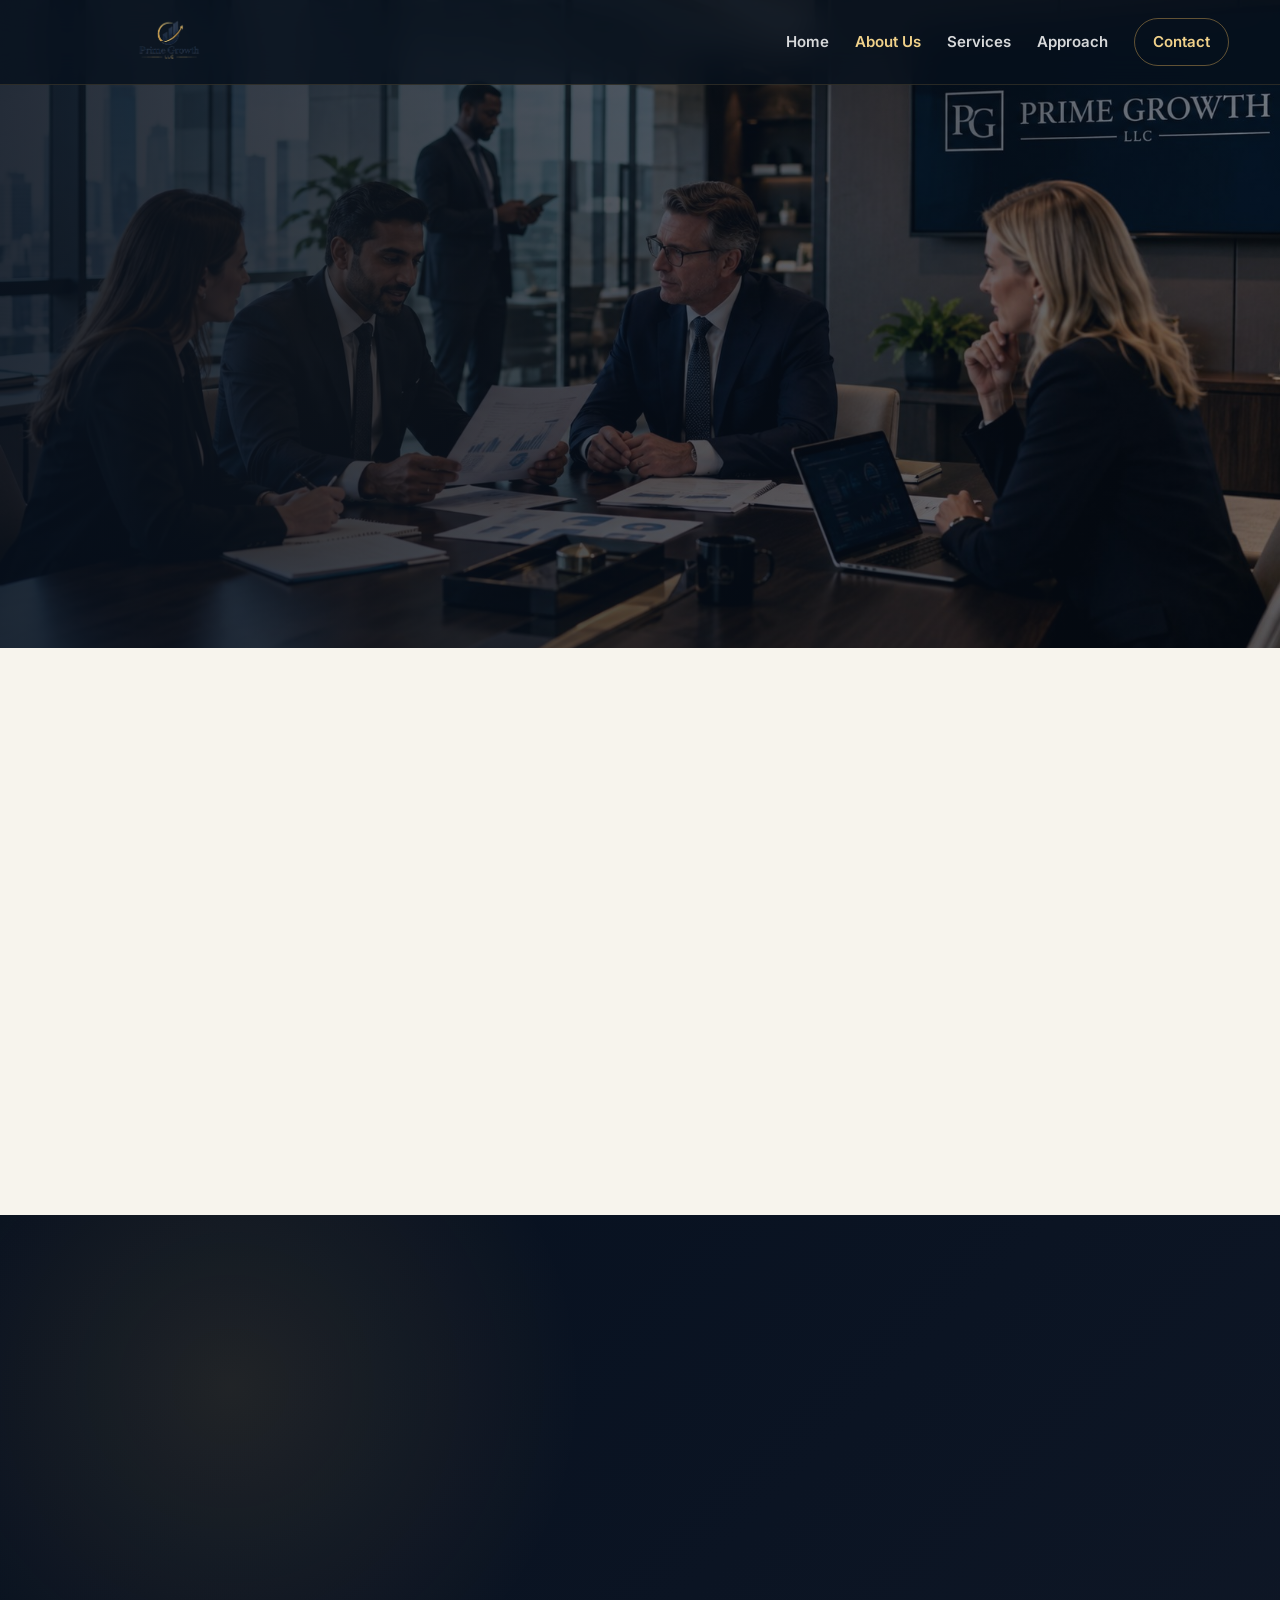
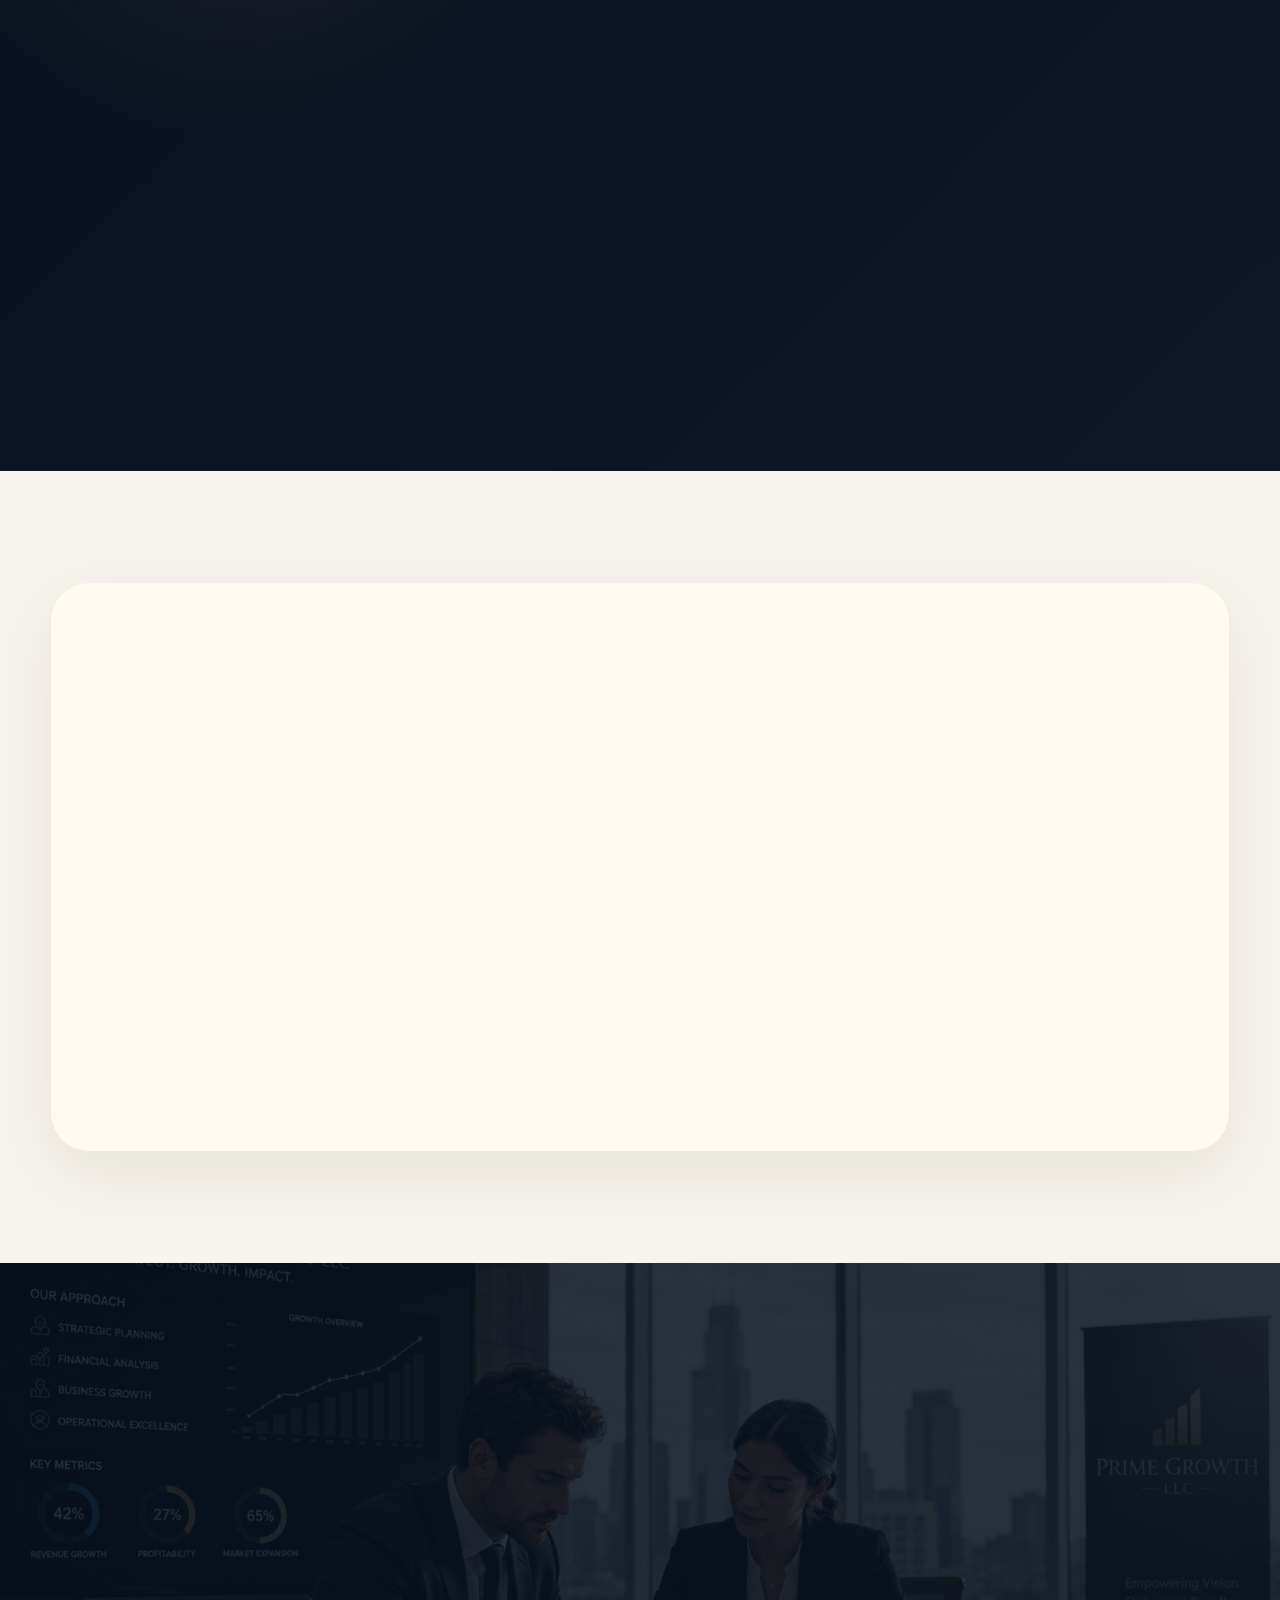
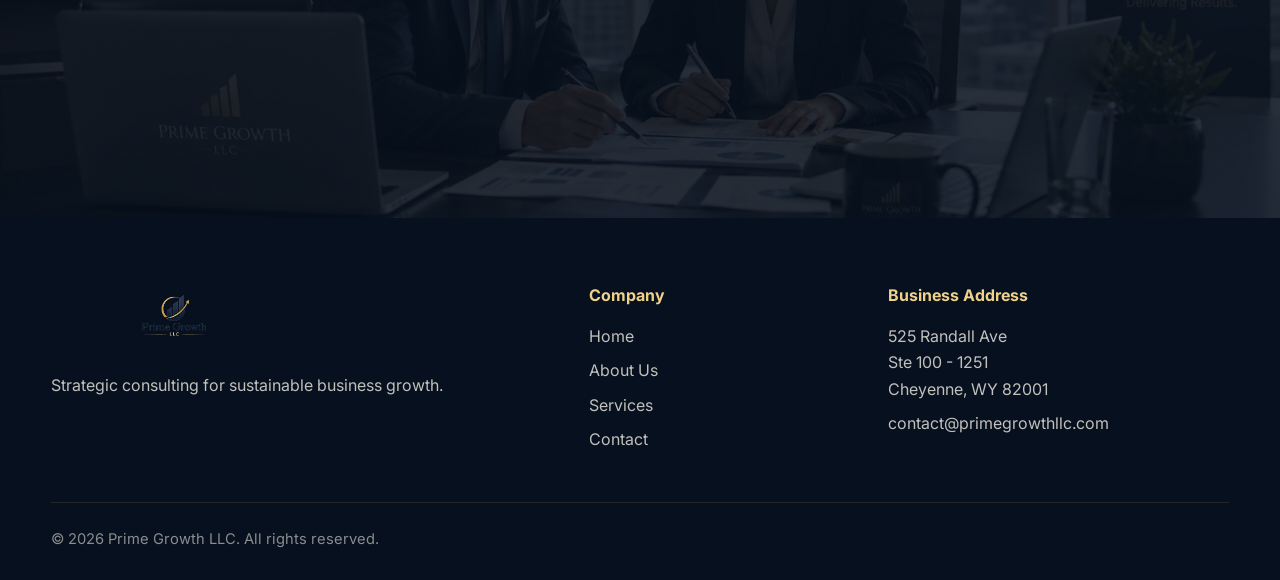
==== about.html @ 93587332 "Add files via upload" ====
<!DOCTYPE html>
<html lang="en">
<head>
  <meta charset="UTF-8" />
  <meta name="viewport" content="width=device-width, initial-scale=1.0" />

  <title>About Us | Prime Growth LLC</title>
  <meta name="description" content="Learn about Prime Growth LLC, a Wyoming-based consulting company focused on business growth, strategic planning, operational advisory, and performance improvement." />

  <link rel="icon" href="assets/favicon.png" />
  <link rel="preconnect" href="https://fonts.googleapis.com" />
  <link rel="preconnect" href="https://fonts.gstatic.com" crossorigin />
  <link href="https://fonts.googleapis.com/css2?family=Cinzel:wght@500;600;700&family=Inter:wght@400;500;600;700;800&display=swap" rel="stylesheet" />

  <link rel="stylesheet" href="style.css" />
</head>
<body>
  <header class="site-header" id="top">
    <div class="container nav-wrapper">
      <a class="brand" href="index.html" aria-label="Prime Growth LLC Home">
        <img src="assets/logo-transparent.png" alt="Prime Growth LLC logo" />
      </a>

      <button class="nav-toggle" type="button" aria-label="Open navigation" aria-expanded="false">
        <span></span>
        <span></span>
        <span></span>
      </button>

      <nav class="site-nav" aria-label="Main navigation">
        <a href="index.html">Home</a>
        <a href="about.html" class="active">About Us</a>
        <a href="index.html#services">Services</a>
        <a href="index.html#approach">Approach</a>
        <a href="index.html#contact" class="nav-cta">Contact</a>
      </nav>
    </div>
  </header>

  <main>
    <section class="page-hero">
      <div class="page-hero-bg">
        <img src="assets/about-consulting.jpg" alt="Prime Growth LLC consulting office meeting" />
      </div>
      <div class="page-hero-overlay"></div>

      <div class="container page-hero-content reveal">
        <p class="eyebrow gold">About Prime Growth LLC</p>
        <h1>Helping businesses grow with structure, strategy, and confidence.</h1>
        <p>
          We provide consulting support for entrepreneurs and organizations seeking clearer direction,
          stronger operations, and sustainable growth.
        </p>
      </div>
    </section>

    <section class="section">
      <div class="container two-column">
        <div class="reveal">
          <p class="eyebrow dark">Our Company</p>
          <h2>A consulting firm built around practical growth advisory.</h2>
        </div>

        <div class="section-text reveal">
          <p>
            Prime Growth LLC is a Wyoming limited liability company focused on consulting, business growth strategy,
            operational advisory, and professional support for entrepreneurs and organizations.
          </p>
          <p>
            Our work is centered on helping business owners evaluate where they are, define where they want to go,
            and organize the strategic and operational steps needed to move forward.
          </p>
          <p>
            We believe that growth becomes more achievable when business decisions are supported by structure,
            analysis, planning, and disciplined execution.
          </p>
        </div>
      </div>
    </section>

    <section class="section dark-section">
      <div class="container mission-grid">
        <article class="mission-card reveal">
          <p class="eyebrow gold">Mission</p>
          <h2>To support businesses with strategic clarity and practical guidance.</h2>
          <p>
            Our mission is to help organizations improve decision-making, strengthen operations,
            and develop growth strategies that can be executed with confidence.
          </p>
        </article>

        <article class="mission-card reveal">
          <p class="eyebrow gold">Vision</p>
          <h2>To become a trusted consulting partner for growing businesses.</h2>
          <p>
            Our vision is to be recognized as a reliable advisory partner for entrepreneurs and organizations
            seeking sustainable growth, operational improvement, and long-term business resilience.
          </p>
        </article>
      </div>
    </section>

    <section class="section">
      <div class="container split-panel light">
        <div class="panel-content reveal">
          <p class="eyebrow dark">Business Profile</p>
          <h2>Registered in Wyoming with a professional advisory focus.</h2>
          <p>
            Prime Growth LLC was organized as a Wyoming limited liability company and operates with a focus on consulting,
            strategy, planning, and business growth support.
          </p>
          <p>
            The company supports clients through structured advisory services designed to improve business readiness,
            clarify priorities, and identify practical opportunities for development.
          </p>
        </div>

        <div class="company-info-card reveal">
          <h3>Company Information</h3>
          <p><strong>Company:</strong> Prime Growth LLC</p>
          <p><strong>State:</strong> Wyoming</p>
          <p><strong>Principal Office:</strong> 525 Randall Ave, Ste 100 - 1251, Cheyenne, WY 82001</p>
          <p><strong>Registered Agent:</strong> Registered Agents Inc, 30 N Gould St Ste R, Sheridan, WY 82801</p>
          <p><strong>Email:</strong> <a href="mailto:contact@primegrowthllc.com">contact@primegrowthllc.com</a></p>
        </div>
      </div>
    </section>

    <section class="cta-section">
      <div class="container cta-box reveal">
        <p class="eyebrow gold">Let’s Connect</p>
        <h2>Build a stronger path for your business growth.</h2>
        <p>
          Contact Prime Growth LLC to discuss business consulting, strategic planning,
          operational advisory, and growth-focused support.
        </p>

        <div class="contact-details">
          <a href="mailto:contact@primegrowthllc.com">contact@primegrowthllc.com</a>
          <span>525 Randall Ave, Ste 100 - 1251, Cheyenne, WY 82001</span>
        </div>
      </div>
    </section>
  </main>

  <footer class="site-footer">
    <div class="container footer-grid">
      <div>
        <img src="assets/logo-transparent.png" alt="Prime Growth LLC logo" />
        <p>Strategic consulting for sustainable business growth.</p>
      </div>

      <div>
        <h4>Company</h4>
        <a href="index.html">Home</a>
        <a href="about.html">About Us</a>
        <a href="index.html#services">Services</a>
        <a href="index.html#contact">Contact</a>
      </div>

      <div>
        <h4>Business Address</h4>
        <p>525 Randall Ave<br>Ste 100 - 1251<br>Cheyenne, WY 82001</p>
        <p><a href="mailto:contact@primegrowthllc.com">contact@primegrowthllc.com</a></p>
      </div>
    </div>

    <div class="container footer-bottom">
      <p>© 2026 Prime Growth LLC. All rights reserved.</p>
    </div>
  </footer>

  <script src="script.js"></script>
</body>
</html>
---- style.css ----
:root {
  --bg: #07101d;
  --surface: #101827;
  --text: #f7f2e8;
  --muted: #b9b0a2;
  --dark-text: #101827;
  --dark-muted: #5d6675;
  --gold: #c59b51;
  --gold-light: #f0d18a;
  --line: rgba(197, 155, 81, 0.22);
  --white: #ffffff;
  --max: 1180px;
  --radius: 28px;
  --shadow: 0 30px 90px rgba(0, 0, 0, 0.28);
}

* {
  box-sizing: border-box;
  margin: 0;
  padding: 0;
}

html {
  scroll-behavior: smooth;
}

body {
  font-family: "Inter", Arial, sans-serif;
  background: #f7f4ed;
  color: var(--dark-text);
  line-height: 1.65;
}

img {
  display: block;
  max-width: 100%;
}

a {
  color: inherit;
  text-decoration: none;
}

.container {
  width: min(var(--max), 92%);
  margin-inline: auto;
}

.site-header {
  position: fixed;
  z-index: 1000;
  inset: 0 0 auto 0;
  background: rgba(7, 16, 29, 0.82);
  backdrop-filter: blur(16px);
  border-bottom: 1px solid rgba(197, 155, 81, 0.18);
}

.nav-wrapper {
  min-height: 84px;
  display: flex;
  align-items: center;
  justify-content: space-between;
}

.brand {
  width: 235px;
  height: 66px;
  display: flex;
  align-items: center;
  overflow: visible;
  background: transparent;
}

.brand img {
  width: 100%;
  height: 100%;
  object-fit: contain;
  padding: 0;
}

.site-nav {
  display: flex;
  align-items: center;
  gap: 26px;
  color: rgba(255, 255, 255, 0.84);
  font-size: 0.94rem;
  font-weight: 600;
}

.site-nav a {
  transition: color 0.2s ease;
}

.site-nav a:hover,
.site-nav .active {
  color: var(--gold-light);
}

.nav-cta {
  padding: 11px 18px;
  border: 1px solid rgba(197, 155, 81, 0.48);
  border-radius: 999px;
  color: var(--gold-light) !important;
}

.nav-toggle {
  display: none;
  width: 44px;
  height: 44px;
  border: 1px solid rgba(197, 155, 81, 0.4);
  border-radius: 14px;
  background: transparent;
  cursor: pointer;
}

.nav-toggle span {
  display: block;
  width: 20px;
  height: 2px;
  margin: 5px auto;
  background: var(--gold-light);
}

.hero {
  min-height: 100vh;
  position: relative;
  display: flex;
  align-items: center;
  color: var(--text);
  overflow: hidden;
}

.hero-bg,
.page-hero-bg {
  position: absolute;
  inset: 0;
  z-index: 0;
}

.hero-bg img,
.page-hero-bg img {
  width: 100%;
  height: 100%;
  object-fit: cover;
}

.hero-overlay,
.page-hero-overlay {
  position: absolute;
  inset: 0;
  z-index: 1;
  background:
    linear-gradient(90deg, rgba(7, 16, 29, 0.92) 0%, rgba(7, 16, 29, 0.78) 38%, rgba(7, 16, 29, 0.34) 72%, rgba(7, 16, 29, 0.52) 100%),
    radial-gradient(circle at 20% 45%, rgba(197, 155, 81, 0.16), transparent 33%);
}

.hero-content {
  position: relative;
  z-index: 2;
  max-width: 760px;
  padding-top: 96px;
}

.eyebrow {
  display: inline-flex;
  align-items: center;
  gap: 10px;
  margin-bottom: 18px;
  color: var(--gold-light);
  font-size: 0.78rem;
  font-weight: 800;
  text-transform: uppercase;
  letter-spacing: 0.16em;
}

.eyebrow::before {
  content: "";
  width: 42px;
  height: 1px;
  background: currentColor;
}

.eyebrow.dark {
  color: #9a6e28;
}

.eyebrow.gold {
  color: var(--gold-light);
}

h1,
h2,
h3 {
  font-family: "Cinzel", Georgia, serif;
  line-height: 1.1;
}

h1 {
  font-size: clamp(3rem, 7vw, 6.5rem);
  letter-spacing: -0.055em;
  margin-bottom: 28px;
}

h2 {
  font-size: clamp(2.1rem, 4.2vw, 4.2rem);
  letter-spacing: -0.045em;
}

h3 {
  font-size: 1.25rem;
}

.hero-copy {
  max-width: 720px;
  color: rgba(247, 242, 232, 0.84);
  font-size: clamp(1.05rem, 2vw, 1.28rem);
  margin-bottom: 36px;
}

.hero-actions {
  display: flex;
  flex-wrap: wrap;
  gap: 16px;
}

.btn {
  display: inline-flex;
  justify-content: center;
  align-items: center;
  min-height: 54px;
  padding: 0 24px;
  border-radius: 999px;
  font-weight: 800;
  transition: transform 0.2s ease, background 0.2s ease;
}

.btn:hover {
  transform: translateY(-2px);
}

.btn-primary {
  color: #101827;
  background: linear-gradient(135deg, var(--gold-light), var(--gold));
}

.btn-secondary {
  color: var(--text);
  border: 1px solid rgba(255, 255, 255, 0.34);
  background: rgba(255, 255, 255, 0.06);
}

.section {
  padding: 112px 0;
}

.two-column {
  display: grid;
  grid-template-columns: 0.88fr 1.12fr;
  gap: 72px;
  align-items: start;
}

.section-text p,
.section-heading p,
.panel-content p,
.mission-card p,
.cta-box p {
  color: var(--dark-muted);
  font-size: 1.04rem;
  margin-top: 18px;
}

.section-heading {
  max-width: 820px;
  margin-bottom: 54px;
}

.section-heading.center {
  text-align: center;
  margin-inline: auto;
}

.section-heading.center .eyebrow {
  justify-content: center;
}

.image-band {
  height: clamp(360px, 55vw, 680px);
  overflow: hidden;
  background: var(--bg);
}

.image-band img {
  width: 100%;
  height: 100%;
  object-fit: cover;
}

.cards-grid {
  display: grid;
  grid-template-columns: repeat(3, 1fr);
  gap: 22px;
}

.service-card,
.why-card,
.company-info-card {
  padding: 30px;
  background: rgba(255, 255, 255, 0.78);
  border: 1px solid rgba(154, 110, 40, 0.18);
  border-radius: var(--radius);
  box-shadow: 0 20px 60px rgba(25, 18, 10, 0.07);
}

.service-card span {
  display: inline-flex;
  margin-bottom: 24px;
  color: #9a6e28;
  font-weight: 900;
  letter-spacing: 0.12em;
}

.service-card h3,
.why-card h3,
.company-info-card h3 {
  margin-bottom: 12px;
}

.service-card p,
.why-card p,
.company-info-card p {
  color: var(--dark-muted);
  margin-top: 10px;
}

.dark-section {
  background:
    radial-gradient(circle at 18% 20%, rgba(197, 155, 81, 0.13), transparent 28%),
    linear-gradient(135deg, #06101f, #101827);
  color: var(--text);
}

.split-panel {
  display: grid;
  grid-template-columns: 1fr 1fr;
  gap: 58px;
  align-items: center;
}

.split-panel.light {
  background: #fffaf0;
  padding: 34px;
  border-radius: calc(var(--radius) + 10px);
  box-shadow: 0 22px 70px rgba(40, 27, 10, 0.08);
}

.panel-image {
  overflow: hidden;
  border-radius: var(--radius);
  box-shadow: var(--shadow);
}

.panel-image img {
  width: 100%;
  height: 520px;
  object-fit: cover;
}

.dark-section .panel-content p,
.dark-section .mission-card p {
  color: rgba(247, 242, 232, 0.75);
}

.check-list {
  list-style: none;
  margin-top: 28px;
  display: grid;
  gap: 14px;
}

.check-list li {
  position: relative;
  padding-left: 30px;
  color: rgba(247, 242, 232, 0.88);
}

.check-list li::before {
  content: "✓";
  position: absolute;
  left: 0;
  color: var(--gold-light);
  font-weight: 900;
}

.why-section {
  background: #fffaf0;
}

.why-grid,
.mission-grid {
  display: grid;
  grid-template-columns: repeat(4, 1fr);
  gap: 22px;
}

.mission-grid {
  grid-template-columns: repeat(2, 1fr);
}

.mission-card {
  padding: 42px;
  border: 1px solid var(--line);
  border-radius: var(--radius);
  background: rgba(255, 255, 255, 0.04);
}

.cta-section {
  padding: 105px 0;
  background:
    linear-gradient(rgba(7, 16, 29, 0.86), rgba(7, 16, 29, 0.86)),
    url("assets/hero-consulting.jpg") center/cover;
  color: var(--text);
}

.cta-box {
  max-width: 900px;
  text-align: center;
}

.cta-box .eyebrow {
  justify-content: center;
}

.cta-box p {
  color: rgba(247, 242, 232, 0.78);
  max-width: 760px;
  margin-inline: auto;
}

.contact-details {
  display: flex;
  flex-wrap: wrap;
  justify-content: center;
  gap: 14px;
  margin-top: 34px;
}

.contact-details a,
.contact-details span {
  padding: 14px 18px;
  border: 1px solid rgba(197, 155, 81, 0.38);
  border-radius: 999px;
  color: var(--gold-light);
  background: rgba(255, 255, 255, 0.06);
}

.site-footer {
  padding: 64px 0 28px;
  color: rgba(247, 242, 232, 0.78);
  background: #06101f;
}

.footer-grid {
  display: grid;
  grid-template-columns: 1.4fr 0.7fr 1fr;
  gap: 60px;
  padding-bottom: 42px;
  border-bottom: 1px solid rgba(197, 155, 81, 0.16);
}

.footer-grid img {
  width: 245px;
  height: 72px;
  object-fit: contain;
  padding: 0;
  background: transparent;
  margin-bottom: 18px;
}

.footer-grid h4 {
  color: var(--gold-light);
  margin-bottom: 14px;
}

.footer-grid a {
  display: block;
  margin: 8px 0;
}

.footer-bottom {
  padding-top: 24px;
  color: rgba(247, 242, 232, 0.55);
  font-size: 0.92rem;
}

.page-hero {
  min-height: 72vh;
  position: relative;
  display: flex;
  align-items: center;
  color: var(--text);
  overflow: hidden;
}

.page-hero-overlay {
  background:
    linear-gradient(90deg, rgba(7, 16, 29, 0.88), rgba(7, 16, 29, 0.5)),
    radial-gradient(circle at 22% 48%, rgba(197, 155, 81, 0.18), transparent 32%);
}

.page-hero-content {
  position: relative;
  z-index: 2;
  max-width: 880px;
  padding-top: 100px;
}

.page-hero h1 {
  font-size: clamp(2.8rem, 6vw, 5.8rem);
}

.page-hero p {
  max-width: 760px;
  color: rgba(247, 242, 232, 0.82);
  font-size: 1.15rem;
}

.reveal {
  opacity: 0;
  transform: translateY(22px);
  transition: opacity 0.7s ease, transform 0.7s ease;
}

.reveal.visible {
  opacity: 1;
  transform: translateY(0);
}

@media (max-width: 1020px) {
  .cards-grid,
  .why-grid {
    grid-template-columns: repeat(2, 1fr);
  }

  .two-column,
  .split-panel {
    grid-template-columns: 1fr;
  }

  .panel-image img {
    height: 420px;
  }
}

@media (max-width: 820px) {
  .nav-toggle {
    display: block;
  }

  .site-nav {
    position: absolute;
    inset: 84px 0 auto 0;
    padding: 24px;
    flex-direction: column;
    align-items: flex-start;
    gap: 18px;
    background: rgba(7, 16, 29, 0.98);
    border-bottom: 1px solid rgba(197, 155, 81, 0.18);
    transform: translateY(-140%);
    opacity: 0;
    pointer-events: none;
    transition: 0.28s ease;
  }

  .site-nav.open {
    transform: translateY(0);
    opacity: 1;
    pointer-events: auto;
  }

  .brand {
    width: 205px;
    height: 58px;
  }

  .hero {
    min-height: 860px;
  }

  .hero-overlay {
    background: linear-gradient(90deg, rgba(7, 16, 29, 0.93), rgba(7, 16, 29, 0.72));
  }

  .section {
    padding: 78px 0;
  }

  .cards-grid,
  .why-grid,
  .mission-grid,
  .footer-grid {
    grid-template-columns: 1fr;
  }

  .split-panel.light {
    padding: 18px;
  }

  .contact-details a,
  .contact-details span {
    width: 100%;
    border-radius: 18px;
  }
}

@media (max-width: 560px) {
  .hero-content,
  .page-hero-content {
    padding-top: 120px;
  }

  .hero-actions .btn {
    width: 100%;
  }

  .panel-image img {
    height: 320px;
  }

  h1 {
    font-size: clamp(2.55rem, 15vw, 4rem);
  }
}
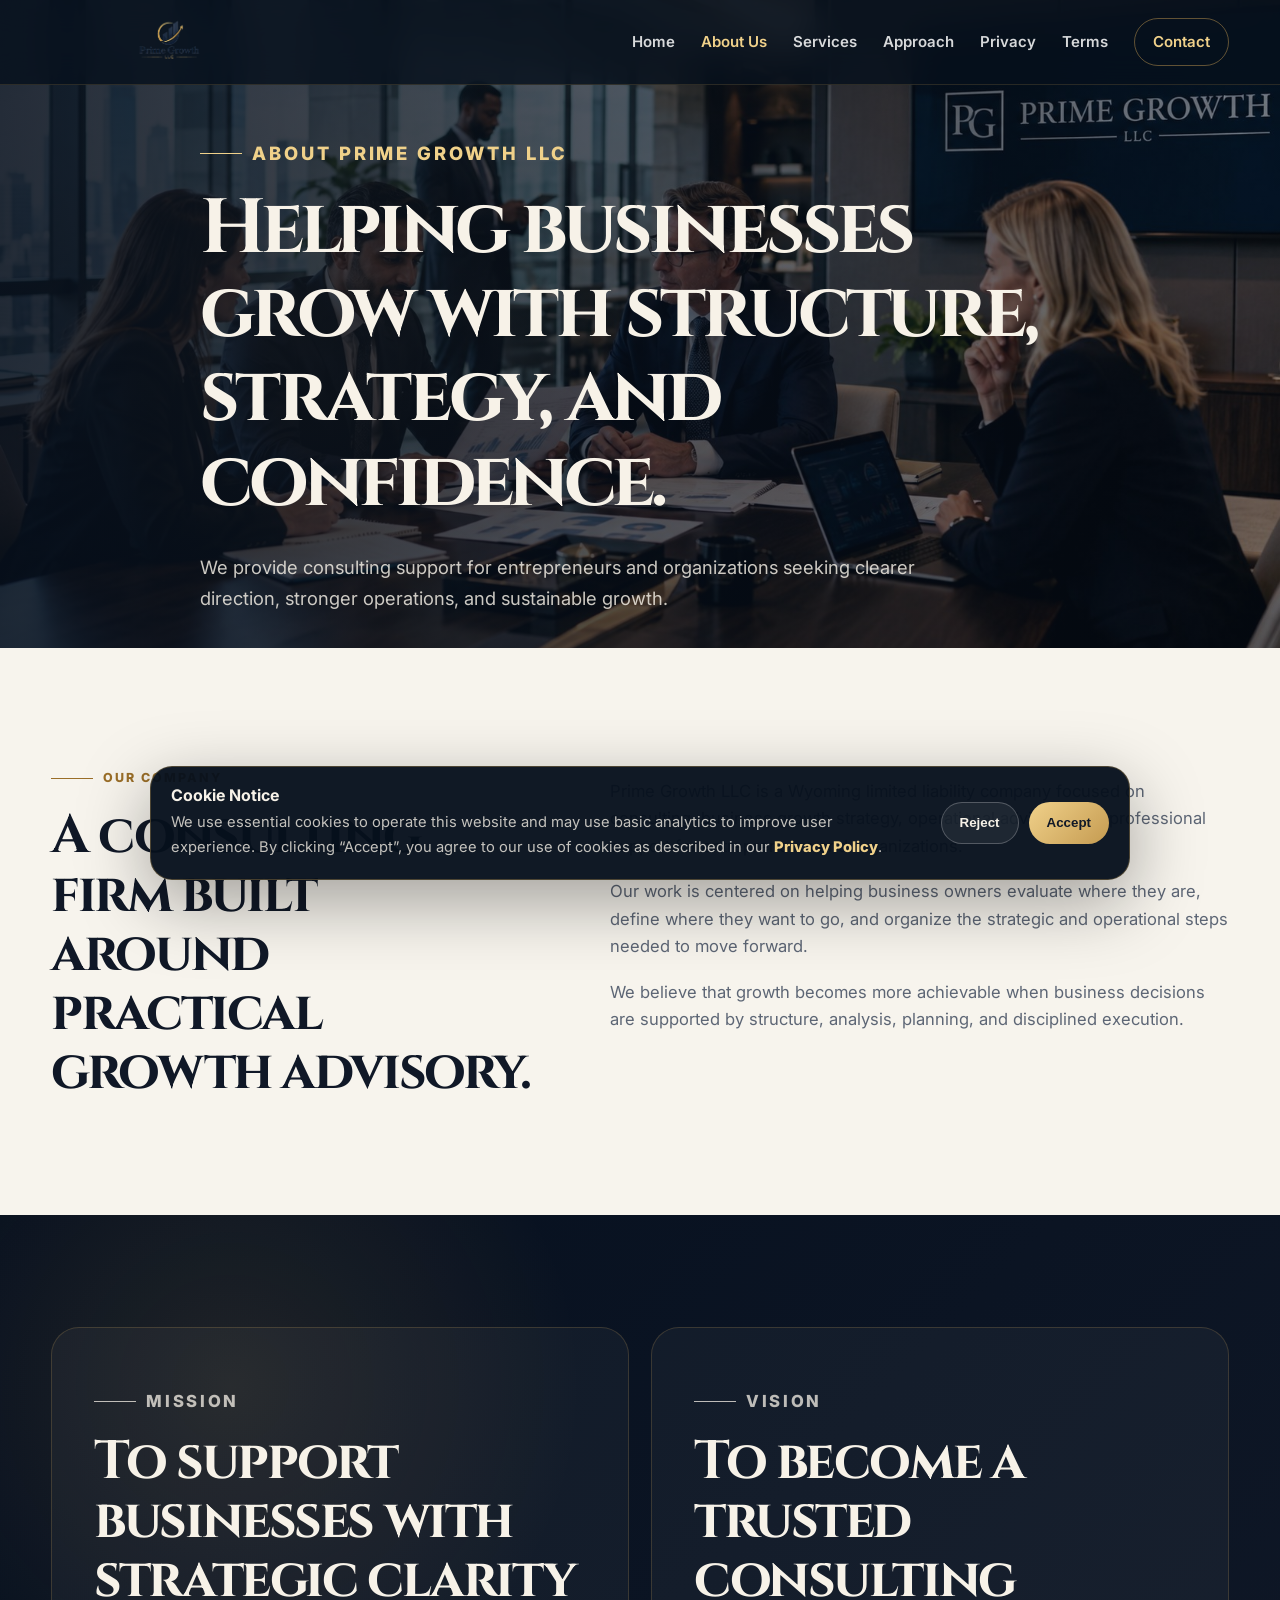
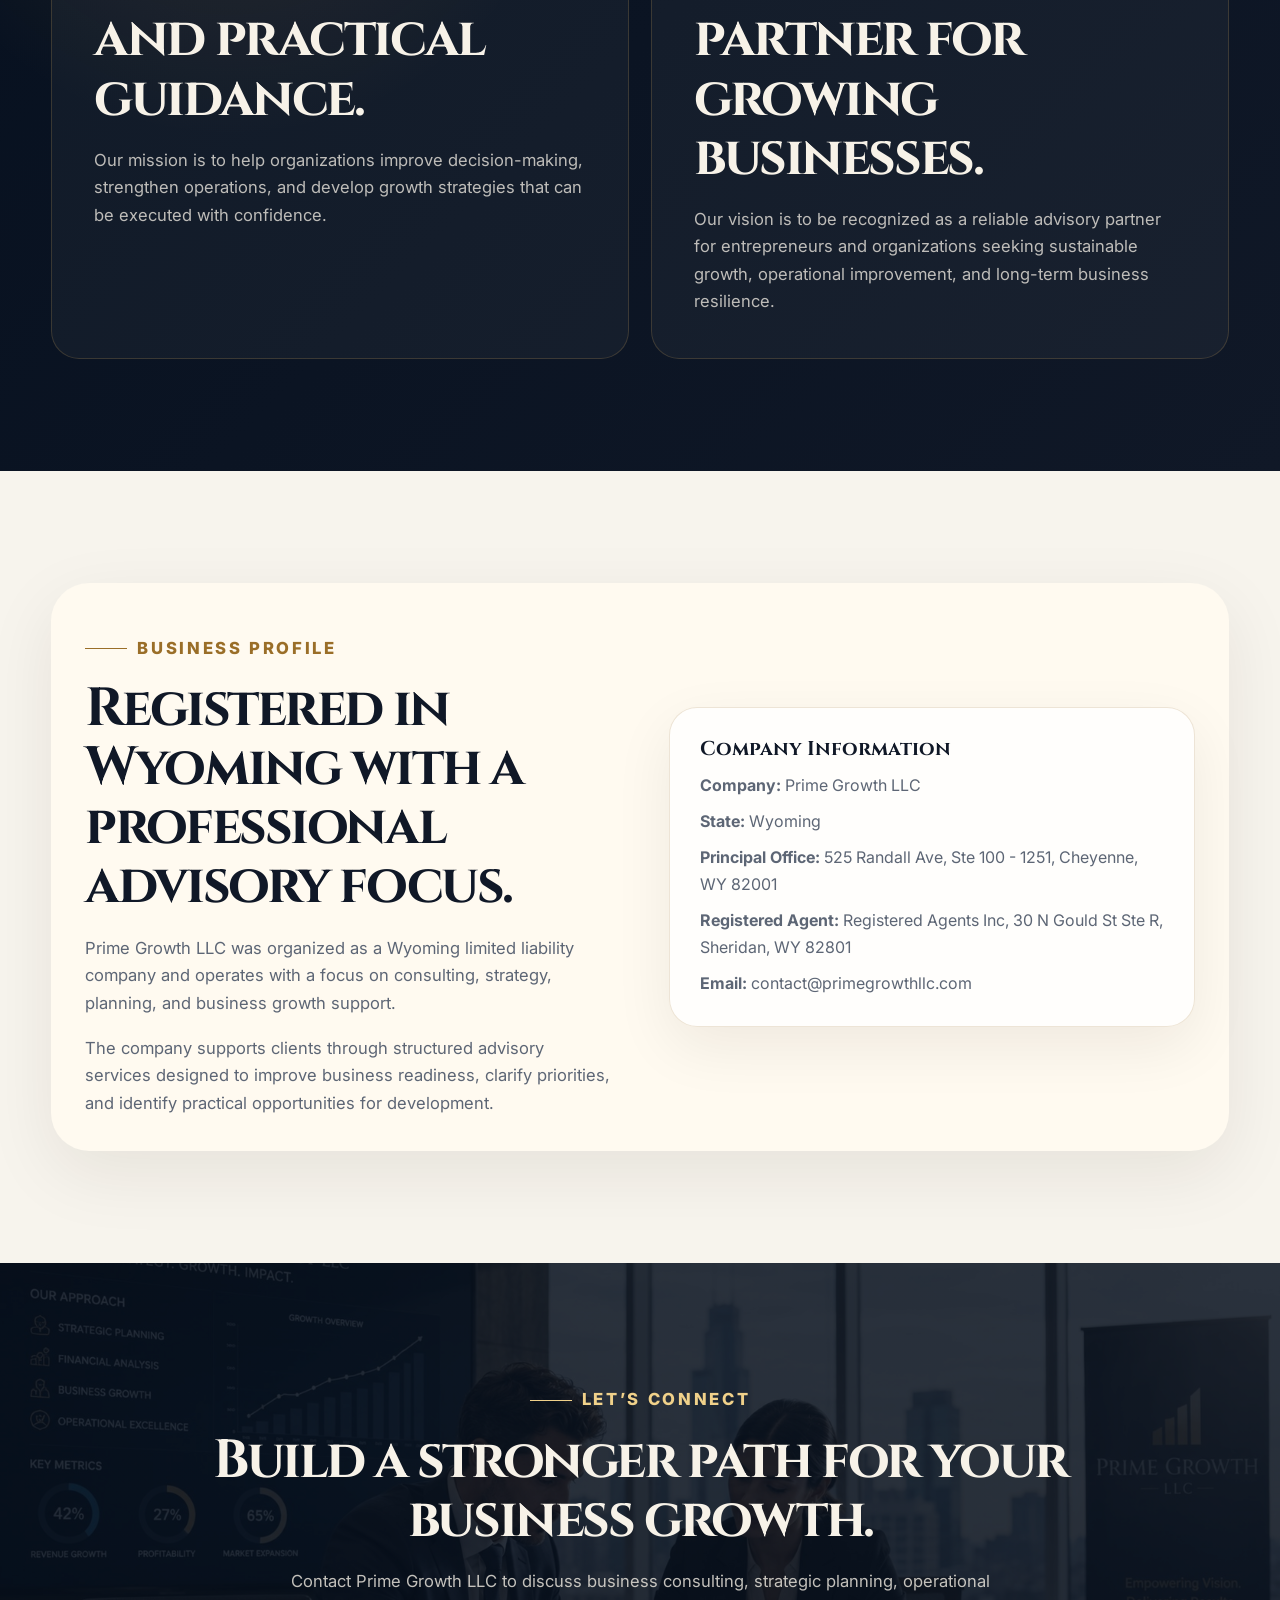
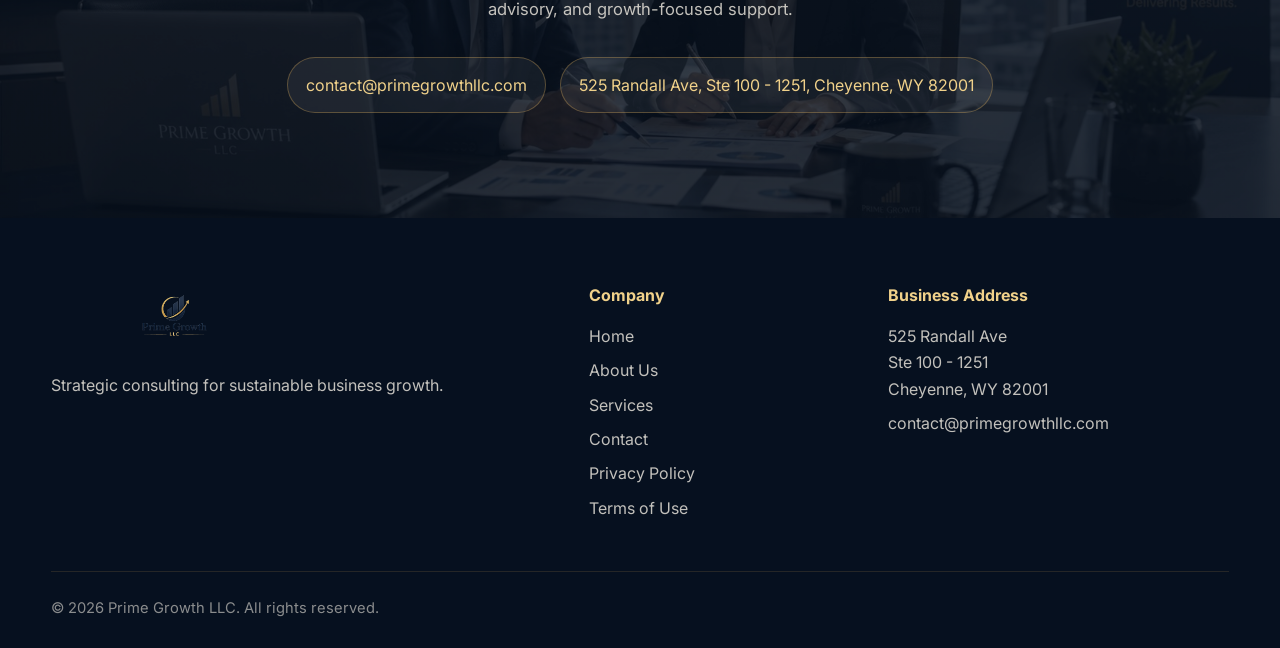
==== commit c41ae3af: "Add files via upload" ====
--- a/about.html
+++ b/about.html
@@ -32,6 +32,8 @@
         <a href="about.html" class="active">About Us</a>
         <a href="index.html#services">Services</a>
         <a href="index.html#approach">Approach</a>
+        <a href="privacy.html">Privacy</a>
+        <a href="terms.html">Terms</a>
         <a href="index.html#contact" class="nav-cta">Contact</a>
       </nav>
     </div>
@@ -156,6 +158,8 @@
         <a href="about.html">About Us</a>
         <a href="index.html#services">Services</a>
         <a href="index.html#contact">Contact</a>
+        <a href="privacy.html">Privacy Policy</a>
+        <a href="terms.html">Terms of Use</a>
       </div>
 
       <div>
@@ -170,6 +174,24 @@
     </div>
   </footer>
 
+
+  <div class="cookie-banner" id="cookieBanner" role="dialog" aria-live="polite" aria-label="Cookie notice">
+    <div class="cookie-content">
+      <div>
+        <h3>Cookie Notice</h3>
+        <p>
+          We use essential cookies to operate this website and may use basic analytics to improve user experience.
+          By clicking “Accept”, you agree to our use of cookies as described in our
+          <a href="privacy.html">Privacy Policy</a>.
+        </p>
+      </div>
+      <div class="cookie-actions">
+        <button type="button" class="btn-cookie btn-cookie-secondary" id="rejectCookies">Reject</button>
+        <button type="button" class="btn-cookie btn-cookie-primary" id="acceptCookies">Accept</button>
+      </div>
+    </div>
+  </div>
+
   <script src="script.js"></script>
 </body>
 </html>
--- a/style.css
+++ b/style.css
@@ -631,3 +631,120 @@
     font-size: clamp(2.55rem, 15vw, 4rem);
   }
 }
+
+/* Legal pages and cookie notice */
+.legal-hero {
+  min-height: 52vh;
+  background:
+    linear-gradient(rgba(7, 16, 29, 0.88), rgba(7, 16, 29, 0.88)),
+    url("assets/strategy-meeting.jpg") center/cover;
+}
+
+.legal-content {
+  max-width: 920px;
+  background: rgba(255, 255, 255, 0.82);
+  border: 1px solid rgba(154, 110, 40, 0.18);
+  border-radius: var(--radius);
+  box-shadow: 0 20px 60px rgba(25, 18, 10, 0.07);
+  padding: 42px;
+}
+
+.legal-content h2 {
+  font-family: "Inter", Arial, sans-serif;
+  font-size: 1.35rem;
+  letter-spacing: 0;
+  margin-top: 30px;
+  margin-bottom: 10px;
+}
+
+.legal-content p {
+  color: var(--dark-muted);
+  margin-top: 14px;
+}
+
+.legal-content a {
+  color: #9a6e28;
+  font-weight: 800;
+}
+
+.legal-note {
+  padding: 18px;
+  border-radius: 18px;
+  background: #fff7e4;
+  border: 1px solid rgba(197, 155, 81, 0.24);
+}
+
+.cookie-banner {
+  position: fixed;
+  left: 20px;
+  right: 20px;
+  bottom: 20px;
+  z-index: 2000;
+  display: none;
+}
+
+.cookie-banner.show {
+  display: block;
+}
+
+.cookie-content {
+  width: min(980px, 100%);
+  margin-inline: auto;
+  padding: 20px;
+  display: grid;
+  grid-template-columns: 1fr auto;
+  gap: 20px;
+  align-items: center;
+  color: var(--text);
+  background: rgba(7, 16, 29, 0.96);
+  border: 1px solid rgba(197, 155, 81, 0.34);
+  border-radius: 22px;
+  box-shadow: 0 22px 70px rgba(0, 0, 0, 0.35);
+}
+
+.cookie-content h3 {
+  font-family: "Inter", Arial, sans-serif;
+  font-size: 1rem;
+  margin-bottom: 6px;
+}
+
+.cookie-content p {
+  color: rgba(247, 242, 232, 0.78);
+  font-size: 0.92rem;
+}
+
+.cookie-content a {
+  color: var(--gold-light);
+  font-weight: 800;
+}
+
+.cookie-actions {
+  display: flex;
+  gap: 10px;
+}
+
+.btn-cookie {
+  min-height: 42px;
+  padding: 0 18px;
+  border-radius: 999px;
+  font-weight: 800;
+  cursor: pointer;
+}
+
+.btn-cookie-primary {
+  border: 0;
+  color: #101827;
+  background: linear-gradient(135deg, var(--gold-light), var(--gold));
+}
+
+.btn-cookie-secondary {
+  color: var(--text);
+  border: 1px solid rgba(255, 255, 255, 0.24);
+  background: rgba(255, 255, 255, 0.06);
+}
+
+@media (max-width: 720px) {
+  .legal-content { padding: 28px; }
+  .cookie-content { grid-template-columns: 1fr; }
+  .cookie-actions { justify-content: flex-start; }
+}
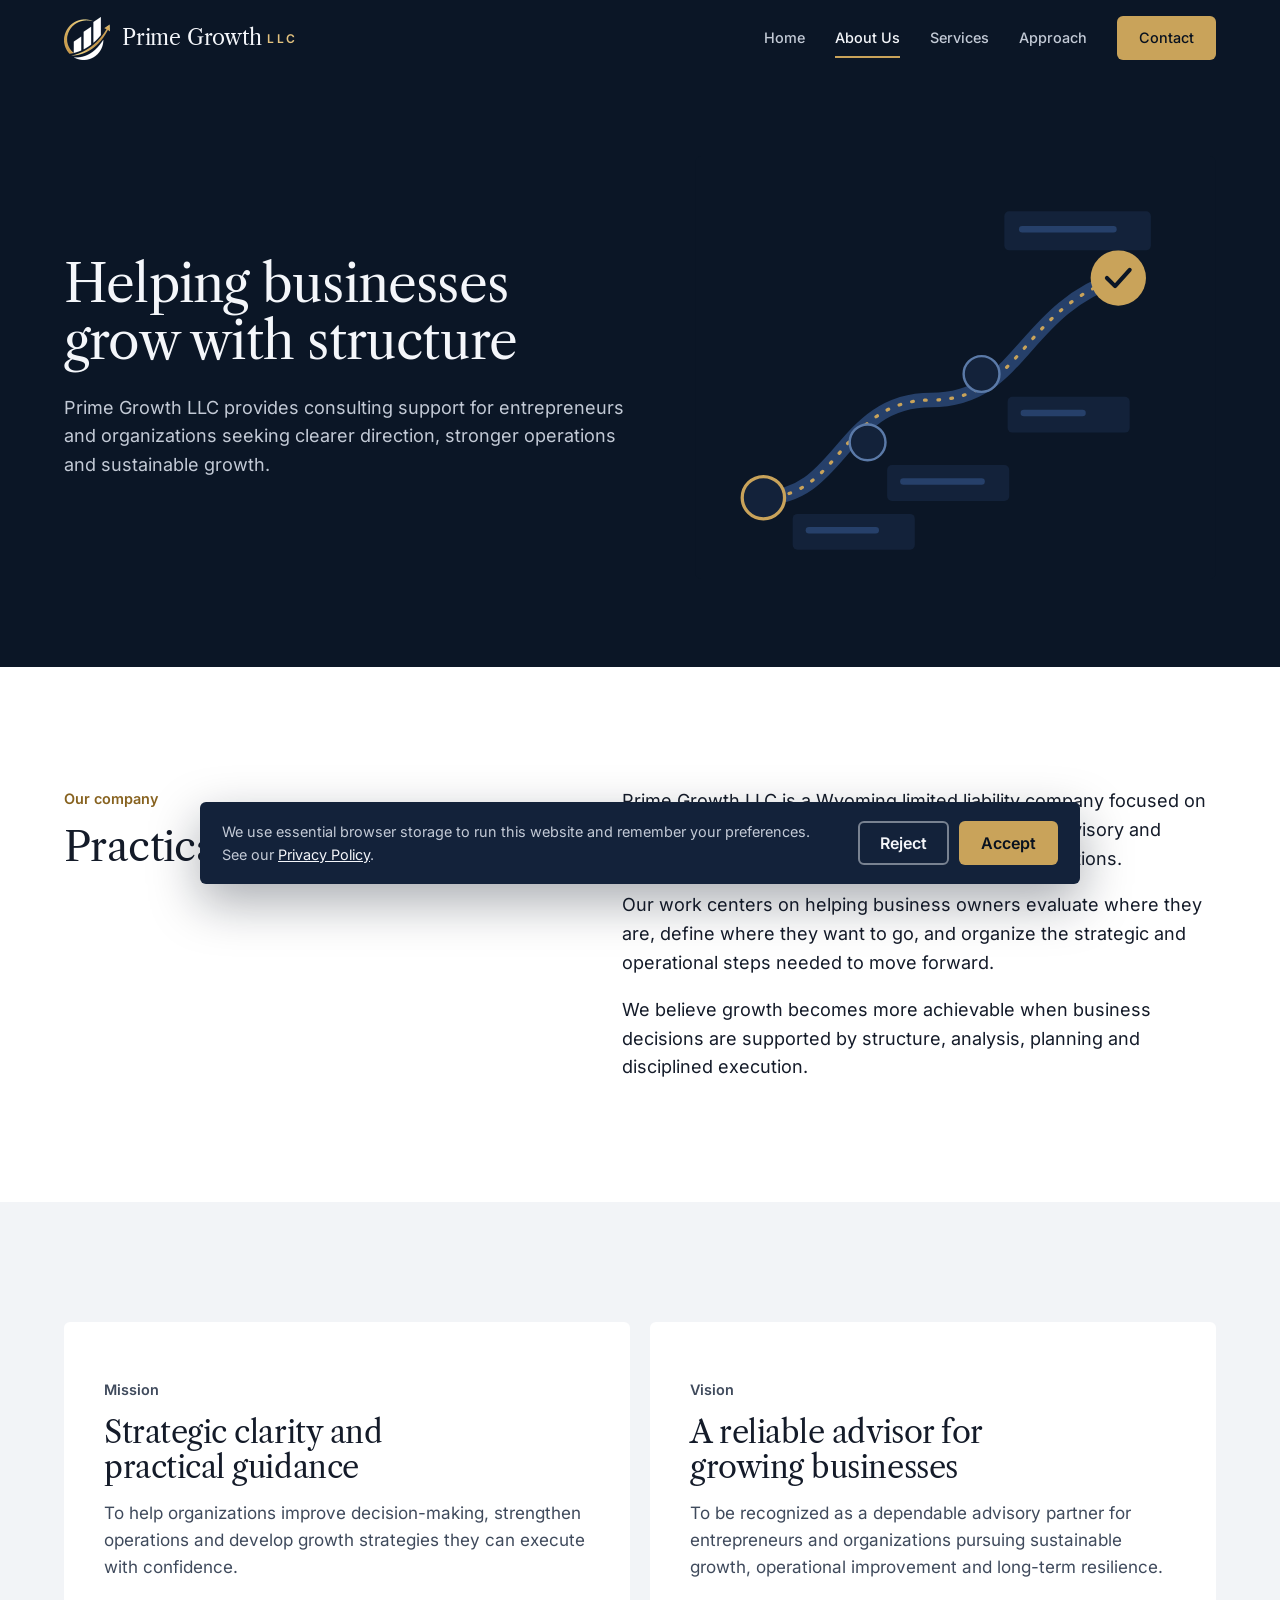
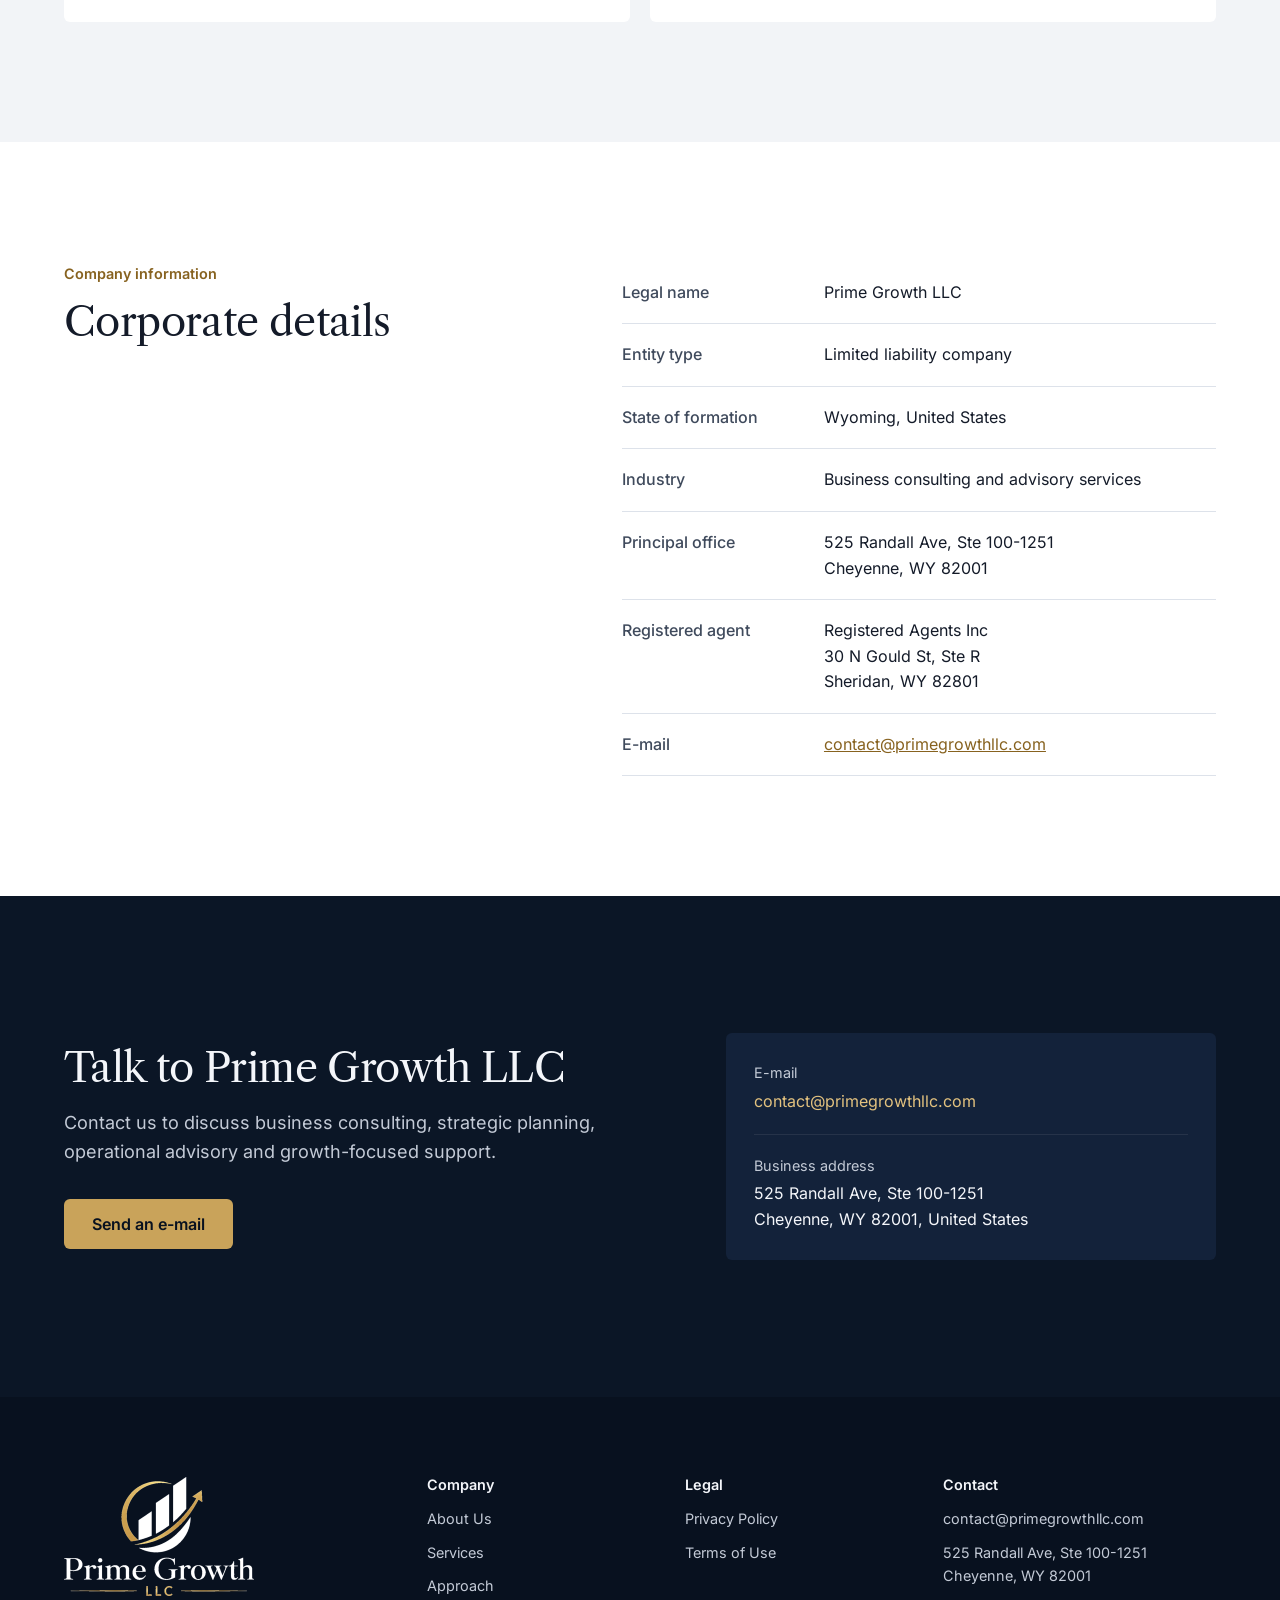
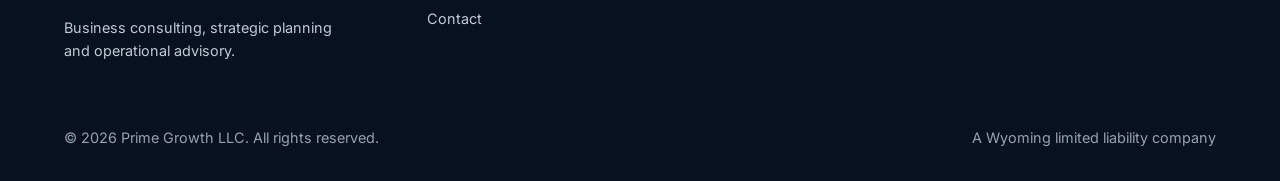
==== commit e90e9b71: "Add files via upload" ====
--- a/about.html
+++ b/about.html
@@ -1,194 +1,168 @@
 <!DOCTYPE html>
 <html lang="en">
 <head>
-  <meta charset="UTF-8" />
-  <meta name="viewport" content="width=device-width, initial-scale=1.0" />
-
+  <meta charset="UTF-8">
+  <meta name="viewport" content="width=device-width, initial-scale=1.0">
   <title>About Us | Prime Growth LLC</title>
-  <meta name="description" content="Learn about Prime Growth LLC, a Wyoming-based consulting company focused on business growth, strategic planning, operational advisory, and performance improvement." />
-
-  <link rel="icon" href="assets/favicon.png" />
-  <link rel="preconnect" href="https://fonts.googleapis.com" />
-  <link rel="preconnect" href="https://fonts.gstatic.com" crossorigin />
-  <link href="https://fonts.googleapis.com/css2?family=Cinzel:wght@500;600;700&family=Inter:wght@400;500;600;700;800&display=swap" rel="stylesheet" />
-
-  <link rel="stylesheet" href="style.css" />
+  <meta name="description" content="Company information for Prime Growth LLC, a Wyoming limited liability company providing business consulting, strategic planning and operational advisory.">
+  <link rel="canonical" href="https://www.primegrowthllc.com/about">
+  <meta name="theme-color" content="#0b1626">
+  <meta name="color-scheme" content="light">
+  <meta property="og:type" content="website">
+  <meta property="og:url" content="https://www.primegrowthllc.com/about">
+  <meta property="og:title" content="About Us | Prime Growth LLC">
+  <meta property="og:description" content="Business consulting, strategic planning and operational advisory for entrepreneurs and organizations.">
+  <meta property="og:image" content="https://www.primegrowthllc.com/assets/og-image.png">
+  <link rel="icon" href="assets/favicon.png" type="image/png">
+  <link rel="apple-touch-icon" href="assets/apple-touch-icon.png">
+  <link rel="preload" href="assets/fonts/libre-caslon-text-latin-400-normal.woff2" as="font" type="font/woff2" crossorigin>
+  <link rel="preload" href="assets/fonts/inter-latin-400-normal.woff2" as="font" type="font/woff2" crossorigin>
+  <link rel="stylesheet" href="style.css">
 </head>
 <body>
-  <header class="site-header" id="top">
-    <div class="container nav-wrapper">
-      <a class="brand" href="index.html" aria-label="Prime Growth LLC Home">
-        <img src="assets/logo-transparent.png" alt="Prime Growth LLC logo" />
+  <a class="skip-link" href="#main">Skip to content</a>
+
+  <header class="site-header">
+    <div class="container header-inner">
+      <a class="brand" href="index.html" aria-label="Prime Growth LLC, home">
+        <img src="assets/logo-mark-light.png" alt="" width="46" height="43">
+        <span class="brand-name">Prime Growth<small>LLC</small></span>
       </a>
-
-      <button class="nav-toggle" type="button" aria-label="Open navigation" aria-expanded="false">
-        <span></span>
-        <span></span>
-        <span></span>
+      <button class="nav-toggle" type="button" aria-label="Open menu" aria-expanded="false" aria-controls="site-nav">
+        <span></span><span></span><span></span>
       </button>
-
-      <nav class="site-nav" aria-label="Main navigation">
+      <nav class="site-nav" id="site-nav" aria-label="Main">
         <a href="index.html">Home</a>
-        <a href="about.html" class="active">About Us</a>
+        <a href="about.html" aria-current="page">About Us</a>
         <a href="index.html#services">Services</a>
         <a href="index.html#approach">Approach</a>
-        <a href="privacy.html">Privacy</a>
-        <a href="terms.html">Terms</a>
-        <a href="index.html#contact" class="nav-cta">Contact</a>
+        <a href="index.html#contact" class="btn btn-primary">Contact</a>
       </nav>
     </div>
   </header>
 
-  <main>
-    <section class="page-hero">
-      <div class="page-hero-bg">
-        <img src="assets/about-consulting.jpg" alt="Prime Growth LLC consulting office meeting" />
-      </div>
-      <div class="page-hero-overlay"></div>
-
-      <div class="container page-hero-content reveal">
-        <p class="eyebrow gold">About Prime Growth LLC</p>
-        <h1>Helping businesses grow with structure, strategy, and confidence.</h1>
-        <p>
-          We provide consulting support for entrepreneurs and organizations seeking clearer direction,
-          stronger operations, and sustainable growth.
-        </p>
+  <main id="main">
+    <section class="hero page-hero">
+      <div class="container hero-grid">
+        <div>
+          <h1>Helping businesses grow with structure</h1>
+          <p class="lead">Prime Growth LLC provides consulting support for entrepreneurs and organizations seeking clearer direction, stronger operations and sustainable growth.</p>
+        </div>
+        <div class="hero-art">
+          <img src="assets/about-consulting.svg" alt="" width="640" height="520">
+        </div>
       </div>
     </section>
 
     <section class="section">
-      <div class="container two-column">
+      <div class="container split">
         <div class="reveal">
-          <p class="eyebrow dark">Our Company</p>
-          <h2>A consulting firm built around practical growth advisory.</h2>
+          <p class="kicker">Our company</p>
+          <h2>Practical growth advisory</h2>
         </div>
-
-        <div class="section-text reveal">
-          <p>
-            Prime Growth LLC is a Wyoming limited liability company focused on consulting, business growth strategy,
-            operational advisory, and professional support for entrepreneurs and organizations.
-          </p>
-          <p>
-            Our work is centered on helping business owners evaluate where they are, define where they want to go,
-            and organize the strategic and operational steps needed to move forward.
-          </p>
-          <p>
-            We believe that growth becomes more achievable when business decisions are supported by structure,
-            analysis, planning, and disciplined execution.
-          </p>
+        <div class="body reveal">
+          <p>Prime Growth LLC is a Wyoming limited liability company focused on business consulting, growth strategy, operational advisory and professional support for entrepreneurs and organizations.</p>
+          <p>Our work centers on helping business owners evaluate where they are, define where they want to go, and organize the strategic and operational steps needed to move forward.</p>
+          <p>We believe growth becomes more achievable when business decisions are supported by structure, analysis, planning and disciplined execution.</p>
         </div>
       </div>
     </section>
 
-    <section class="section dark-section">
-      <div class="container mission-grid">
-        <article class="mission-card reveal">
-          <p class="eyebrow gold">Mission</p>
-          <h2>To support businesses with strategic clarity and practical guidance.</h2>
-          <p>
-            Our mission is to help organizations improve decision-making, strengthen operations,
-            and develop growth strategies that can be executed with confidence.
-          </p>
+    <section class="section section-alt">
+      <div class="container mv reveal-group">
+        <article class="reveal">
+          <p class="kicker">Mission</p>
+          <h2>Strategic clarity and practical guidance</h2>
+          <p>To help organizations improve decision-making, strengthen operations and develop growth strategies they can execute with confidence.</p>
         </article>
-
-        <article class="mission-card reveal">
-          <p class="eyebrow gold">Vision</p>
-          <h2>To become a trusted consulting partner for growing businesses.</h2>
-          <p>
-            Our vision is to be recognized as a reliable advisory partner for entrepreneurs and organizations
-            seeking sustainable growth, operational improvement, and long-term business resilience.
-          </p>
+        <article class="reveal">
+          <p class="kicker">Vision</p>
+          <h2>A reliable advisor for growing businesses</h2>
+          <p>To be recognized as a dependable advisory partner for entrepreneurs and organizations pursuing sustainable growth, operational improvement and long-term resilience.</p>
         </article>
       </div>
     </section>
 
-    <section class="section">
-      <div class="container split-panel light">
-        <div class="panel-content reveal">
-          <p class="eyebrow dark">Business Profile</p>
-          <h2>Registered in Wyoming with a professional advisory focus.</h2>
-          <p>
-            Prime Growth LLC was organized as a Wyoming limited liability company and operates with a focus on consulting,
-            strategy, planning, and business growth support.
-          </p>
-          <p>
-            The company supports clients through structured advisory services designed to improve business readiness,
-            clarify priorities, and identify practical opportunities for development.
-          </p>
+    <section class="section" id="company-information">
+      <div class="container split">
+        <div class="reveal">
+          <p class="kicker">Company information</p>
+          <h2>Corporate details</h2>
         </div>
-
-        <div class="company-info-card reveal">
-          <h3>Company Information</h3>
-          <p><strong>Company:</strong> Prime Growth LLC</p>
-          <p><strong>State:</strong> Wyoming</p>
-          <p><strong>Principal Office:</strong> 525 Randall Ave, Ste 100 - 1251, Cheyenne, WY 82001</p>
-          <p><strong>Registered Agent:</strong> Registered Agents Inc, 30 N Gould St Ste R, Sheridan, WY 82801</p>
-          <p><strong>Email:</strong> <a href="mailto:contact@primegrowthllc.com">contact@primegrowthllc.com</a></p>
+        <div class="reveal">
+          <table class="info">
+            <tbody>
+              <tr><th scope="row">Legal name</th><td>Prime Growth LLC</td></tr>
+              <tr><th scope="row">Entity type</th><td>Limited liability company</td></tr>
+              <tr><th scope="row">State of formation</th><td>Wyoming, United States</td></tr>
+              <tr><th scope="row">Industry</th><td>Business consulting and advisory services</td></tr>
+              <tr><th scope="row">Principal office</th><td>525 Randall Ave, Ste 100-1251<br>Cheyenne, WY 82001</td></tr>
+              <tr><th scope="row">Registered agent</th><td>Registered Agents Inc<br>30 N Gould St, Ste R<br>Sheridan, WY 82801</td></tr>
+              <tr><th scope="row">E-mail</th><td><a href="mailto:contact@primegrowthllc.com">contact@primegrowthllc.com</a></td></tr>
+            </tbody>
+          </table>
         </div>
       </div>
     </section>
 
-    <section class="cta-section">
-      <div class="container cta-box reveal">
-        <p class="eyebrow gold">Let’s Connect</p>
-        <h2>Build a stronger path for your business growth.</h2>
-        <p>
-          Contact Prime Growth LLC to discuss business consulting, strategic planning,
-          operational advisory, and growth-focused support.
-        </p>
-
-        <div class="contact-details">
-          <a href="mailto:contact@primegrowthllc.com">contact@primegrowthllc.com</a>
-          <span>525 Randall Ave, Ste 100 - 1251, Cheyenne, WY 82001</span>
+    <section class="section dark">
+      <div class="container contact">
+        <div class="reveal">
+          <h2>Talk to Prime Growth LLC</h2>
+          <p class="lead">Contact us to discuss business consulting, strategic planning, operational advisory and growth-focused support.</p>
+          <a class="btn btn-primary" href="mailto:contact@primegrowthllc.com?subject=Consulting%20inquiry">Send an e-mail</a>
         </div>
+        <dl class="contact-list reveal">
+          <div><dt>E-mail</dt><dd><a href="mailto:contact@primegrowthllc.com">contact@primegrowthllc.com</a></dd></div>
+          <div><dt>Business address</dt><dd>525 Randall Ave, Ste 100-1251<br>Cheyenne, WY 82001, United States</dd></div>
+        </dl>
       </div>
     </section>
   </main>
 
   <footer class="site-footer">
-    <div class="container footer-grid">
-      <div>
-        <img src="assets/logo-transparent.png" alt="Prime Growth LLC logo" />
-        <p>Strategic consulting for sustainable business growth.</p>
+    <div class="container">
+      <div class="footer-grid">
+        <div class="footer-brand">
+          <img class="footer-logo" src="assets/logo-light.png" alt="Prime Growth LLC" width="190" height="119">
+          <p>Business consulting, strategic planning and operational advisory.</p>
+        </div>
+        <div>
+          <h2>Company</h2>
+          <ul>
+            <li><a href="about.html">About Us</a></li>
+            <li><a href="index.html#services">Services</a></li>
+            <li><a href="index.html#approach">Approach</a></li>
+            <li><a href="index.html#contact">Contact</a></li>
+          </ul>
+        </div>
+        <div>
+          <h2>Legal</h2>
+          <ul>
+            <li><a href="privacy.html">Privacy Policy</a></li>
+            <li><a href="terms.html">Terms of Use</a></li>
+          </ul>
+        </div>
+        <div>
+          <h2>Contact</h2>
+          <ul>
+            <li><a href="mailto:contact@primegrowthllc.com">contact@primegrowthllc.com</a></li>
+            <li>525 Randall Ave, Ste 100-1251<br>Cheyenne, WY 82001</li>
+          </ul>
+        </div>
       </div>
-
-      <div>
-        <h4>Company</h4>
-        <a href="index.html">Home</a>
-        <a href="about.html">About Us</a>
-        <a href="index.html#services">Services</a>
-        <a href="index.html#contact">Contact</a>
-        <a href="privacy.html">Privacy Policy</a>
-        <a href="terms.html">Terms of Use</a>
+      <div class="footer-bottom">
+        <span>&copy; <span data-year>2026</span> Prime Growth LLC. All rights reserved.</span>
+        <span>A Wyoming limited liability company</span>
       </div>
-
-      <div>
-        <h4>Business Address</h4>
-        <p>525 Randall Ave<br>Ste 100 - 1251<br>Cheyenne, WY 82001</p>
-        <p><a href="mailto:contact@primegrowthllc.com">contact@primegrowthllc.com</a></p>
-      </div>
-    </div>
-
-    <div class="container footer-bottom">
-      <p>© 2026 Prime Growth LLC. All rights reserved.</p>
     </div>
   </footer>
 
-
-  <div class="cookie-banner" id="cookieBanner" role="dialog" aria-live="polite" aria-label="Cookie notice">
-    <div class="cookie-content">
-      <div>
-        <h3>Cookie Notice</h3>
-        <p>
-          We use essential cookies to operate this website and may use basic analytics to improve user experience.
-          By clicking “Accept”, you agree to our use of cookies as described in our
-          <a href="privacy.html">Privacy Policy</a>.
-        </p>
-      </div>
-      <div class="cookie-actions">
-        <button type="button" class="btn-cookie btn-cookie-secondary" id="rejectCookies">Reject</button>
-        <button type="button" class="btn-cookie btn-cookie-primary" id="acceptCookies">Accept</button>
-      </div>
+  <div class="cookie-banner" id="cookie-banner" role="region" aria-label="Cookie notice" hidden>
+    <p>We use essential browser storage to run this website and remember your preferences. See our <a href="privacy.html">Privacy Policy</a>.</p>
+    <div class="cookie-actions">
+      <button type="button" class="btn btn-outline" data-cookie="reject">Reject</button>
+      <button type="button" class="btn btn-primary" data-cookie="accept">Accept</button>
     </div>
   </div>
 
--- a/style.css
+++ b/style.css
@@ -1,750 +1,259 @@
+/* Prime Growth LLC — corporate website styles (v2) */
+
+/* Self-hosted fonts (SIL Open Font License) — no external requests */
+@font-face { font-family: "Libre Caslon Text"; src: url("assets/fonts/libre-caslon-text-latin-400-normal.woff2") format("woff2"); font-weight: 400; font-display: swap; }
+@font-face { font-family: "Libre Caslon Text"; src: url("assets/fonts/libre-caslon-text-latin-700-normal.woff2") format("woff2"); font-weight: 700; font-display: swap; }
+@font-face { font-family: "Inter"; src: url("assets/fonts/inter-latin-400-normal.woff2") format("woff2"); font-weight: 400; font-display: swap; }
+@font-face { font-family: "Inter"; src: url("assets/fonts/inter-latin-500-normal.woff2") format("woff2"); font-weight: 500; font-display: swap; }
+@font-face { font-family: "Inter"; src: url("assets/fonts/inter-latin-600-normal.woff2") format("woff2"); font-weight: 600; font-display: swap; }
+
 :root {
-  --bg: #07101d;
-  --surface: #101827;
-  --text: #f7f2e8;
-  --muted: #b9b0a2;
-  --dark-text: #101827;
-  --dark-muted: #5d6675;
-  --gold: #c59b51;
-  --gold-light: #f0d18a;
-  --line: rgba(197, 155, 81, 0.22);
-  --white: #ffffff;
-  --max: 1180px;
-  --radius: 28px;
-  --shadow: 0 30px 90px rgba(0, 0, 0, 0.28);
-}
-
-* {
-  box-sizing: border-box;
-  margin: 0;
-  padding: 0;
-}
-
-html {
-  scroll-behavior: smooth;
-}
-
-body {
-  font-family: "Inter", Arial, sans-serif;
-  background: #f7f4ed;
-  color: var(--dark-text);
-  line-height: 1.65;
-}
-
-img {
-  display: block;
-  max-width: 100%;
-}
-
-a {
-  color: inherit;
-  text-decoration: none;
-}
-
-.container {
-  width: min(var(--max), 92%);
-  margin-inline: auto;
-}
-
-.site-header {
-  position: fixed;
-  z-index: 1000;
-  inset: 0 0 auto 0;
-  background: rgba(7, 16, 29, 0.82);
-  backdrop-filter: blur(16px);
-  border-bottom: 1px solid rgba(197, 155, 81, 0.18);
-}
-
-.nav-wrapper {
-  min-height: 84px;
-  display: flex;
-  align-items: center;
-  justify-content: space-between;
-}
-
-.brand {
-  width: 235px;
-  height: 66px;
-  display: flex;
-  align-items: center;
-  overflow: visible;
-  background: transparent;
-}
-
-.brand img {
-  width: 100%;
-  height: 100%;
-  object-fit: contain;
-  padding: 0;
-}
-
-.site-nav {
-  display: flex;
-  align-items: center;
-  gap: 26px;
-  color: rgba(255, 255, 255, 0.84);
-  font-size: 0.94rem;
-  font-weight: 600;
-}
-
-.site-nav a {
-  transition: color 0.2s ease;
-}
-
-.site-nav a:hover,
-.site-nav .active {
-  color: var(--gold-light);
-}
-
-.nav-cta {
-  padding: 11px 18px;
-  border: 1px solid rgba(197, 155, 81, 0.48);
-  border-radius: 999px;
-  color: var(--gold-light) !important;
-}
-
-.nav-toggle {
-  display: none;
-  width: 44px;
-  height: 44px;
-  border: 1px solid rgba(197, 155, 81, 0.4);
-  border-radius: 14px;
-  background: transparent;
-  cursor: pointer;
-}
-
-.nav-toggle span {
-  display: block;
-  width: 20px;
-  height: 2px;
-  margin: 5px auto;
-  background: var(--gold-light);
-}
-
-.hero {
-  min-height: 100vh;
-  position: relative;
-  display: flex;
-  align-items: center;
-  color: var(--text);
-  overflow: hidden;
-}
-
-.hero-bg,
-.page-hero-bg {
-  position: absolute;
-  inset: 0;
-  z-index: 0;
-}
-
-.hero-bg img,
-.page-hero-bg img {
-  width: 100%;
-  height: 100%;
-  object-fit: cover;
-}
-
-.hero-overlay,
-.page-hero-overlay {
-  position: absolute;
-  inset: 0;
-  z-index: 1;
-  background:
-    linear-gradient(90deg, rgba(7, 16, 29, 0.92) 0%, rgba(7, 16, 29, 0.78) 38%, rgba(7, 16, 29, 0.34) 72%, rgba(7, 16, 29, 0.52) 100%),
-    radial-gradient(circle at 20% 45%, rgba(197, 155, 81, 0.16), transparent 33%);
-}
-
-.hero-content {
-  position: relative;
-  z-index: 2;
-  max-width: 760px;
-  padding-top: 96px;
-}
-
-.eyebrow {
-  display: inline-flex;
-  align-items: center;
-  gap: 10px;
-  margin-bottom: 18px;
-  color: var(--gold-light);
-  font-size: 0.78rem;
-  font-weight: 800;
-  text-transform: uppercase;
-  letter-spacing: 0.16em;
-}
-
-.eyebrow::before {
-  content: "";
-  width: 42px;
-  height: 1px;
-  background: currentColor;
-}
-
-.eyebrow.dark {
-  color: #9a6e28;
-}
-
-.eyebrow.gold {
-  color: var(--gold-light);
-}
-
-h1,
-h2,
-h3 {
-  font-family: "Cinzel", Georgia, serif;
-  line-height: 1.1;
-}
-
-h1 {
-  font-size: clamp(3rem, 7vw, 6.5rem);
-  letter-spacing: -0.055em;
-  margin-bottom: 28px;
-}
-
-h2 {
-  font-size: clamp(2.1rem, 4.2vw, 4.2rem);
-  letter-spacing: -0.045em;
-}
-
-h3 {
-  font-size: 1.25rem;
-}
-
-.hero-copy {
-  max-width: 720px;
-  color: rgba(247, 242, 232, 0.84);
-  font-size: clamp(1.05rem, 2vw, 1.28rem);
-  margin-bottom: 36px;
-}
-
-.hero-actions {
-  display: flex;
-  flex-wrap: wrap;
-  gap: 16px;
-}
-
+  --navy-950: #08111f;
+  --navy-900: #0b1626;
+  --navy-800: #13223a;
+  --navy-700: #1c3050;
+  --ink: #141b29;
+  --ink-2: #3f4a5c;
+  --on-dark: #f4f6fa;
+  --on-dark-2: #c3cad6;
+  --ground: #ffffff;
+  --ground-2: #f2f4f7;
+  --gold: #c9a35a;
+  --gold-hover: #d8b56f;
+  --gold-text: #87621f;
+  --gold-on-dark: #e3c27f;
+  --max: 1200px;
+  --gutter: 24px;
+  --header-h: 76px;
+  --radius: 6px;
+  --serif: "Libre Caslon Text", Georgia, "Times New Roman", serif;
+  --sans: "Inter", system-ui, -apple-system, "Segoe UI", Roboto, Arial, sans-serif;
+}
+
+*, *::before, *::after { box-sizing: border-box; }
+html { scroll-behavior: smooth; scroll-padding-top: calc(var(--header-h) + 16px); -webkit-text-size-adjust: 100%; }
+body { margin: 0; font-family: var(--sans); font-size: 17px; line-height: 1.6; color: var(--ink); background: var(--ground); -webkit-font-smoothing: antialiased; }
+img, svg { display: block; max-width: 100%; height: auto; }
+a { color: inherit; }
+h1, h2, h3 { margin: 0; font-weight: 400; text-wrap: balance; }
+h1, h2 { font-family: var(--serif); letter-spacing: -0.015em; line-height: 1.12; }
+h3 { font-family: var(--sans); font-weight: 600; font-size: 1.125rem; line-height: 1.35; letter-spacing: -0.005em; }
+p { margin: 0; }
+:focus-visible { outline: 3px solid var(--gold); outline-offset: 3px; border-radius: 2px; }
+::selection { background: var(--gold); color: var(--navy-950); }
+
+.container { width: 100%; max-width: var(--max); margin-inline: auto; padding-inline: var(--gutter); }
+.skip-link { position: absolute; left: 12px; top: -60px; z-index: 300; background: var(--gold); color: var(--navy-950); padding: 10px 16px; font-weight: 600; text-decoration: none; }
+.skip-link:focus { top: 12px; }
+
+/* Buttons */
 .btn {
-  display: inline-flex;
-  justify-content: center;
-  align-items: center;
-  min-height: 54px;
-  padding: 0 24px;
-  border-radius: 999px;
-  font-weight: 800;
-  transition: transform 0.2s ease, background 0.2s ease;
-}
-
-.btn:hover {
-  transform: translateY(-2px);
-}
-
-.btn-primary {
-  color: #101827;
-  background: linear-gradient(135deg, var(--gold-light), var(--gold));
-}
-
-.btn-secondary {
-  color: var(--text);
-  border: 1px solid rgba(255, 255, 255, 0.34);
-  background: rgba(255, 255, 255, 0.06);
-}
-
-.section {
-  padding: 112px 0;
-}
-
-.two-column {
-  display: grid;
-  grid-template-columns: 0.88fr 1.12fr;
-  gap: 72px;
-  align-items: start;
-}
-
-.section-text p,
-.section-heading p,
-.panel-content p,
-.mission-card p,
-.cta-box p {
-  color: var(--dark-muted);
-  font-size: 1.04rem;
-  margin-top: 18px;
-}
-
-.section-heading {
-  max-width: 820px;
-  margin-bottom: 54px;
-}
-
-.section-heading.center {
-  text-align: center;
-  margin-inline: auto;
-}
-
-.section-heading.center .eyebrow {
-  justify-content: center;
-}
-
-.image-band {
-  height: clamp(360px, 55vw, 680px);
-  overflow: hidden;
-  background: var(--bg);
-}
-
-.image-band img {
-  width: 100%;
-  height: 100%;
-  object-fit: cover;
-}
-
-.cards-grid {
-  display: grid;
-  grid-template-columns: repeat(3, 1fr);
-  gap: 22px;
-}
-
-.service-card,
-.why-card,
-.company-info-card {
-  padding: 30px;
-  background: rgba(255, 255, 255, 0.78);
-  border: 1px solid rgba(154, 110, 40, 0.18);
-  border-radius: var(--radius);
-  box-shadow: 0 20px 60px rgba(25, 18, 10, 0.07);
-}
-
-.service-card span {
-  display: inline-flex;
-  margin-bottom: 24px;
-  color: #9a6e28;
-  font-weight: 900;
-  letter-spacing: 0.12em;
-}
-
-.service-card h3,
-.why-card h3,
-.company-info-card h3 {
-  margin-bottom: 12px;
-}
-
-.service-card p,
-.why-card p,
-.company-info-card p {
-  color: var(--dark-muted);
-  margin-top: 10px;
-}
-
-.dark-section {
-  background:
-    radial-gradient(circle at 18% 20%, rgba(197, 155, 81, 0.13), transparent 28%),
-    linear-gradient(135deg, #06101f, #101827);
-  color: var(--text);
-}
-
-.split-panel {
-  display: grid;
-  grid-template-columns: 1fr 1fr;
-  gap: 58px;
-  align-items: center;
-}
-
-.split-panel.light {
-  background: #fffaf0;
-  padding: 34px;
-  border-radius: calc(var(--radius) + 10px);
-  box-shadow: 0 22px 70px rgba(40, 27, 10, 0.08);
-}
-
-.panel-image {
-  overflow: hidden;
-  border-radius: var(--radius);
-  box-shadow: var(--shadow);
-}
-
-.panel-image img {
-  width: 100%;
-  height: 520px;
-  object-fit: cover;
-}
-
-.dark-section .panel-content p,
-.dark-section .mission-card p {
-  color: rgba(247, 242, 232, 0.75);
-}
-
-.check-list {
-  list-style: none;
-  margin-top: 28px;
-  display: grid;
-  gap: 14px;
-}
-
-.check-list li {
-  position: relative;
-  padding-left: 30px;
-  color: rgba(247, 242, 232, 0.88);
-}
-
-.check-list li::before {
-  content: "✓";
-  position: absolute;
-  left: 0;
-  color: var(--gold-light);
-  font-weight: 900;
-}
-
-.why-section {
-  background: #fffaf0;
-}
-
-.why-grid,
-.mission-grid {
-  display: grid;
-  grid-template-columns: repeat(4, 1fr);
-  gap: 22px;
-}
-
-.mission-grid {
-  grid-template-columns: repeat(2, 1fr);
-}
-
-.mission-card {
-  padding: 42px;
-  border: 1px solid var(--line);
-  border-radius: var(--radius);
-  background: rgba(255, 255, 255, 0.04);
-}
-
-.cta-section {
-  padding: 105px 0;
-  background:
-    linear-gradient(rgba(7, 16, 29, 0.86), rgba(7, 16, 29, 0.86)),
-    url("assets/hero-consulting.jpg") center/cover;
-  color: var(--text);
-}
-
-.cta-box {
-  max-width: 900px;
-  text-align: center;
-}
-
-.cta-box .eyebrow {
-  justify-content: center;
-}
-
-.cta-box p {
-  color: rgba(247, 242, 232, 0.78);
-  max-width: 760px;
-  margin-inline: auto;
-}
-
-.contact-details {
-  display: flex;
-  flex-wrap: wrap;
-  justify-content: center;
-  gap: 14px;
-  margin-top: 34px;
-}
-
-.contact-details a,
-.contact-details span {
-  padding: 14px 18px;
-  border: 1px solid rgba(197, 155, 81, 0.38);
-  border-radius: 999px;
-  color: var(--gold-light);
-  background: rgba(255, 255, 255, 0.06);
-}
-
-.site-footer {
-  padding: 64px 0 28px;
-  color: rgba(247, 242, 232, 0.78);
-  background: #06101f;
-}
-
-.footer-grid {
-  display: grid;
-  grid-template-columns: 1.4fr 0.7fr 1fr;
-  gap: 60px;
-  padding-bottom: 42px;
-  border-bottom: 1px solid rgba(197, 155, 81, 0.16);
-}
-
-.footer-grid img {
-  width: 245px;
-  height: 72px;
-  object-fit: contain;
-  padding: 0;
-  background: transparent;
-  margin-bottom: 18px;
-}
-
-.footer-grid h4 {
-  color: var(--gold-light);
-  margin-bottom: 14px;
-}
-
-.footer-grid a {
-  display: block;
-  margin: 8px 0;
-}
-
-.footer-bottom {
-  padding-top: 24px;
-  color: rgba(247, 242, 232, 0.55);
-  font-size: 0.92rem;
-}
-
-.page-hero {
-  min-height: 72vh;
-  position: relative;
-  display: flex;
-  align-items: center;
-  color: var(--text);
-  overflow: hidden;
-}
-
-.page-hero-overlay {
-  background:
-    linear-gradient(90deg, rgba(7, 16, 29, 0.88), rgba(7, 16, 29, 0.5)),
-    radial-gradient(circle at 22% 48%, rgba(197, 155, 81, 0.18), transparent 32%);
-}
-
-.page-hero-content {
-  position: relative;
-  z-index: 2;
-  max-width: 880px;
-  padding-top: 100px;
-}
-
-.page-hero h1 {
-  font-size: clamp(2.8rem, 6vw, 5.8rem);
-}
-
-.page-hero p {
-  max-width: 760px;
-  color: rgba(247, 242, 232, 0.82);
-  font-size: 1.15rem;
-}
-
-.reveal {
-  opacity: 0;
-  transform: translateY(22px);
-  transition: opacity 0.7s ease, transform 0.7s ease;
-}
-
-.reveal.visible {
-  opacity: 1;
-  transform: translateY(0);
-}
-
-@media (max-width: 1020px) {
-  .cards-grid,
-  .why-grid {
-    grid-template-columns: repeat(2, 1fr);
+  display: inline-flex; align-items: center; justify-content: center;
+  min-height: 50px; padding: 0 26px; border-radius: var(--radius);
+  font: 600 1rem/1 var(--sans); text-decoration: none; cursor: pointer;
+  border: 2px solid transparent;
+  transition: background-color .2s ease, border-color .2s ease, color .2s ease, transform .2s ease;
+}
+.btn:active { transform: translateY(1px); }
+.btn-primary { background: var(--gold); color: var(--navy-950); }
+.btn-primary:hover { background: var(--gold-hover); }
+
+.btn-outline { background: transparent; border-color: rgba(244,246,250,.45); color: var(--on-dark); }
+.btn-outline:hover { border-color: var(--on-dark); background: rgba(244,246,250,.06); }
+.btn-dark { background: var(--navy-900); color: var(--on-dark); }
+.btn-dark:hover { background: var(--navy-700); }
+
+/* Header */
+.site-header { position: fixed; inset: 0 0 auto 0; z-index: 100; height: var(--header-h); background: var(--navy-900); }
+.header-inner { height: 100%; display: flex; align-items: center; justify-content: space-between; gap: 24px; }
+.brand { display: inline-flex; align-items: center; gap: 12px; text-decoration: none; color: var(--on-dark); }
+.brand img { width: 46px; height: auto; }
+.brand-name { font-family: var(--serif); font-size: 1.32rem; line-height: 1; letter-spacing: -0.01em; white-space: nowrap; }
+.brand-name small { font-family: var(--sans); font-size: .75rem; font-weight: 600; letter-spacing: .18em; color: var(--gold-on-dark); margin-left: 6px; vertical-align: 2px; }
+.site-nav { display: flex; align-items: center; gap: 30px; }
+.site-nav a { color: var(--on-dark-2); text-decoration: none; font-size: .9rem; font-weight: 500; padding: 8px 0; transition: color .2s ease; }
+.site-nav a:hover, .site-nav a[aria-current="page"] { color: var(--on-dark); }
+.site-nav a[aria-current="page"] { box-shadow: inset 0 -2px 0 var(--gold); }
+.site-nav .btn { color: var(--navy-950); padding: 0 20px; min-height: 44px; }
+.site-nav .btn:hover { color: var(--navy-950); }
+.nav-toggle { display: none; width: 44px; height: 44px; padding: 0; border: 0; border-radius: var(--radius); background: var(--navy-800); cursor: pointer; }
+.nav-toggle span { display: block; width: 20px; height: 2px; margin: 5px auto; background: var(--on-dark); transition: transform .25s ease, opacity .25s ease; }
+.nav-toggle[aria-expanded="true"] span:nth-child(1) { transform: translateY(7px) rotate(45deg); }
+.nav-toggle[aria-expanded="true"] span:nth-child(2) { opacity: 0; }
+.nav-toggle[aria-expanded="true"] span:nth-child(3) { transform: translateY(-7px) rotate(-45deg); }
+
+/* Hero */
+.hero { background: var(--navy-900); color: var(--on-dark); padding-top: var(--header-h); }
+.hero-grid { display: grid; grid-template-columns: minmax(0, 1.05fr) minmax(0, .95fr); gap: 56px; align-items: center; padding-block: 88px 96px; }
+.hero h1 { font-size: clamp(2.4rem, 4.6vw, 4.1rem); max-width: 15ch; }
+.hero .lead { margin-top: 24px; font-size: 1.125rem; color: var(--on-dark-2); max-width: 54ch; }
+.hero-actions { display: flex; flex-wrap: wrap; gap: 14px; margin-top: 36px; }
+.hero-meta { margin-top: 32px; font-size: .9rem; color: var(--on-dark-2); }
+.hero-meta strong { color: var(--on-dark); font-weight: 500; }
+.hero-art img { width: 100%; }
+
+.page-hero .hero-grid { padding-block: 80px 88px; }
+.page-hero h1 { font-size: clamp(2.2rem, 4vw, 3.5rem); max-width: 18ch; }
+
+/* Strengths band (4 differentiators) */
+.strengths { background: var(--navy-800); color: var(--on-dark); }
+.strengths-grid { display: grid; grid-template-columns: repeat(4, 1fr); gap: 40px; padding-block: 48px; }
+.strength .icon { color: var(--gold-on-dark); margin-bottom: 14px; }
+.strength h3 { color: var(--on-dark); font-size: 1rem; }
+.strength p { margin-top: 6px; font-size: .9rem; color: var(--on-dark-2); }
+
+/* Sections */
+.section { padding-block: 120px; }
+.section-alt { background: var(--ground-2); }
+.section-head { max-width: 720px; margin-bottom: 56px; }
+.section-head h2, .split h2, .approach h2 { font-size: clamp(2rem, 3.2vw, 2.9rem); }
+.section-head p { margin-top: 18px; font-size: 1.125rem; color: var(--ink-2); }
+.kicker { font-size: .9rem; font-weight: 600; color: var(--gold-text); margin-bottom: 14px; }
+.dark .kicker { color: var(--gold-on-dark); }
+
+.split { display: grid; grid-template-columns: minmax(0, .9fr) minmax(0, 1.1fr); gap: 72px; align-items: start; }
+.split .body p + p { margin-top: 18px; }
+.split .body p { font-size: 1.125rem; }
+
+/* Services */
+.services { display: grid; grid-template-columns: repeat(3, 1fr); gap: 20px; }
+.service { background: var(--ground); border-radius: var(--radius); padding: 32px 28px 34px; transition: transform .25s ease, background-color .25s ease; }
+.service:hover { transform: translateY(-3px); }
+.service .icon { color: var(--gold-text); margin-bottom: 20px; }
+.service p { margin-top: 10px; color: var(--ink-2); font-size: 1rem; }
+.icon svg { width: 28px; height: 28px; }
+
+/* Approach */
+.approach { display: grid; grid-template-columns: minmax(0, 1fr) minmax(0, 1fr); gap: 72px; align-items: center; }
+.approach-art img { width: 100%; border-radius: var(--radius); }
+.steps { list-style: none; counter-reset: step; margin: 36px 0 0; padding: 0; display: grid; gap: 26px; }
+.steps li { counter-increment: step; display: grid; grid-template-columns: 44px 1fr; gap: 18px; align-items: start; }
+.steps li::before {
+  content: counter(step); display: grid; place-items: center; width: 44px; height: 44px; border-radius: 50%;
+  background: var(--navy-900); color: var(--gold-on-dark); font: 600 1rem/1 var(--sans);
+}
+.steps h3 { font-size: 1rem; }
+.steps p { margin-top: 4px; color: var(--ink-2); font-size: 1rem; }
+
+/* Contact band */
+.dark { background: var(--navy-900); color: var(--on-dark); }
+.contact { display: grid; grid-template-columns: minmax(0, 1.1fr) minmax(0, .9fr); gap: 64px; align-items: center; }
+.contact h2 { font-size: clamp(2rem, 3.2vw, 2.9rem); }
+.contact .lead { margin-top: 18px; color: var(--on-dark-2); font-size: 1.125rem; max-width: 52ch; }
+.contact .btn { margin-top: 32px; }
+.contact-list { display: grid; gap: 0; background: var(--navy-800); border-radius: var(--radius); padding: 8px 28px; }
+.contact-list div { padding: 20px 0; }
+.contact-list div + div { box-shadow: inset 0 1px 0 rgba(244,246,250,.08); }
+.contact-list dt { font-size: .9rem; color: var(--on-dark-2); }
+.contact-list dd { margin: 4px 0 0; font-size: 1rem; color: var(--on-dark); }
+.contact-list a { color: var(--gold-on-dark); text-decoration: none; }
+.contact-list a:hover { text-decoration: underline; }
+
+/* About: mission & company info */
+.mv { display: grid; grid-template-columns: 1fr 1fr; gap: 20px; }
+.mv article { background: var(--ground); border-radius: var(--radius); padding: 40px; }
+.mv h2 { font-size: clamp(1.6rem, 2.4vw, 2.1rem); margin-top: 6px; }
+.mv p { margin-top: 16px; color: var(--ink-2); }
+.info { width: 100%; border-collapse: collapse; font-size: 1rem; }
+.info th, .info td { text-align: left; vertical-align: top; padding: 18px 0; border-bottom: 1px solid #dde2ea; }
+.info th { width: 34%; font-weight: 500; color: var(--ink-2); padding-right: 24px; }
+.info a { color: var(--gold-text); }
+
+/* Legal pages */
+.legal { max-width: 760px; }
+.legal h2 { font-family: var(--sans); font-weight: 600; font-size: 1.2rem; letter-spacing: 0; margin: 40px 0 12px; }
+.legal p, .legal li { color: var(--ink); }
+.legal p + p { margin-top: 14px; }
+.legal ul { padding-left: 1.2em; margin: 12px 0 0; }
+.legal li { margin-bottom: 8px; }
+.legal .updated { color: var(--ink-2); font-size: .9rem; }
+.legal a { color: var(--gold-text); }
+.disclaimer { margin-top: 48px; padding: 20px 24px; background: var(--ground-2); border-radius: var(--radius); color: var(--ink-2); }
+
+/* Footer */
+.site-footer { background: var(--navy-950); color: var(--on-dark-2); padding: 80px 0 32px; font-size: .9rem; }
+.footer-grid { display: grid; grid-template-columns: 1.5fr 1fr 1fr 1.3fr; gap: 48px; }
+.footer-logo { width: 190px; }
+.footer-brand p { margin-top: 20px; max-width: 32ch; }
+.footer-grid h2 { font-family: var(--sans); font-size: .9rem; font-weight: 600; letter-spacing: 0; color: var(--on-dark); margin-bottom: 14px; }
+.footer-grid ul { list-style: none; margin: 0; padding: 0; display: grid; gap: 10px; }
+.footer-grid a { color: var(--on-dark-2); text-decoration: none; }
+.footer-grid a:hover { color: var(--on-dark); text-decoration: underline; }
+.footer-bottom { margin-top: 64px; display: flex; flex-wrap: wrap; justify-content: space-between; gap: 12px; font-size: .9rem; color: #97a1b2; }
+
+/* Cookie banner */
+.cookie-banner {
+  position: fixed; left: 16px; right: 16px; bottom: 16px; z-index: 200; max-width: 880px; margin-inline: auto;
+  display: flex; align-items: center; justify-content: space-between; gap: 24px;
+  background: var(--navy-800); color: var(--on-dark); border-radius: var(--radius);
+  box-shadow: 0 18px 50px rgba(8,17,31,.35); padding: 18px 22px;
+}
+.cookie-banner[hidden] { display: none; }
+.cookie-banner p { font-size: .9rem; color: var(--on-dark-2); }
+.cookie-banner a { color: var(--on-dark); }
+.cookie-actions { display: flex; gap: 10px; flex-shrink: 0; }
+.cookie-actions .btn { min-height: 44px; padding: 0 20px; }
+
+/* Reveal (only when JS is running) */
+.js .reveal { opacity: 0; transform: translateY(18px); transition: opacity .6s ease, transform .6s ease; }
+.js .reveal.visible { opacity: 1; transform: none; }
+.js .reveal-group > .reveal:nth-child(2) { transition-delay: .07s; }
+.js .reveal-group > .reveal:nth-child(3) { transition-delay: .14s; }
+.js .reveal-group > .reveal:nth-child(4) { transition-delay: .21s; }
+.js .reveal-group > .reveal:nth-child(5) { transition-delay: .28s; }
+.js .reveal-group > .reveal:nth-child(6) { transition-delay: .35s; }
+
+@media (prefers-reduced-motion: reduce) {
+  html { scroll-behavior: auto; }
+  *, *::before, *::after { transition: none !important; }
+  .js .reveal { opacity: 1; transform: none; }
+}
+
+/* Responsive */
+@media (max-width: 1060px) {
+  .strengths-grid { grid-template-columns: repeat(2, 1fr); }
+  .services { grid-template-columns: repeat(2, 1fr); }
+  .footer-grid { grid-template-columns: 1fr 1fr; }
+  .split, .approach, .contact { gap: 48px; }
+}
+@media (max-width: 880px) {
+  :root { --header-h: 68px; }
+  .nav-toggle { display: block; }
+  .site-nav {
+    position: fixed; top: var(--header-h); left: 0; right: 0;
+    flex-direction: column; align-items: stretch; gap: 0;
+    background: var(--navy-900); padding: 8px var(--gutter) 24px;
+    box-shadow: 0 20px 40px rgba(8,17,31,.35);
+    visibility: hidden; opacity: 0; transform: translateY(-8px);
+    transition: opacity .2s ease, transform .2s ease, visibility .2s;
   }
-
-  .two-column,
-  .split-panel {
-    grid-template-columns: 1fr;
-  }
-
-  .panel-image img {
-    height: 420px;
-  }
-}
-
-@media (max-width: 820px) {
-  .nav-toggle {
-    display: block;
-  }
-
-  .site-nav {
-    position: absolute;
-    inset: 84px 0 auto 0;
-    padding: 24px;
-    flex-direction: column;
-    align-items: flex-start;
-    gap: 18px;
-    background: rgba(7, 16, 29, 0.98);
-    border-bottom: 1px solid rgba(197, 155, 81, 0.18);
-    transform: translateY(-140%);
-    opacity: 0;
-    pointer-events: none;
-    transition: 0.28s ease;
-  }
-
-  .site-nav.open {
-    transform: translateY(0);
-    opacity: 1;
-    pointer-events: auto;
-  }
-
-  .brand {
-    width: 205px;
-    height: 58px;
-  }
-
-  .hero {
-    min-height: 860px;
-  }
-
-  .hero-overlay {
-    background: linear-gradient(90deg, rgba(7, 16, 29, 0.93), rgba(7, 16, 29, 0.72));
-  }
-
-  .section {
-    padding: 78px 0;
-  }
-
-  .cards-grid,
-  .why-grid,
-  .mission-grid,
-  .footer-grid {
-    grid-template-columns: 1fr;
-  }
-
-  .split-panel.light {
-    padding: 18px;
-  }
-
-  .contact-details a,
-  .contact-details span {
-    width: 100%;
-    border-radius: 18px;
-  }
-}
-
-@media (max-width: 560px) {
-  .hero-content,
-  .page-hero-content {
-    padding-top: 120px;
-  }
-
-  .hero-actions .btn {
-    width: 100%;
-  }
-
-  .panel-image img {
-    height: 320px;
-  }
-
-  h1 {
-    font-size: clamp(2.55rem, 15vw, 4rem);
-  }
-}
-
-/* Legal pages and cookie notice */
-.legal-hero {
-  min-height: 52vh;
-  background:
-    linear-gradient(rgba(7, 16, 29, 0.88), rgba(7, 16, 29, 0.88)),
-    url("assets/strategy-meeting.jpg") center/cover;
-}
-
-.legal-content {
-  max-width: 920px;
-  background: rgba(255, 255, 255, 0.82);
-  border: 1px solid rgba(154, 110, 40, 0.18);
-  border-radius: var(--radius);
-  box-shadow: 0 20px 60px rgba(25, 18, 10, 0.07);
-  padding: 42px;
-}
-
-.legal-content h2 {
-  font-family: "Inter", Arial, sans-serif;
-  font-size: 1.35rem;
-  letter-spacing: 0;
-  margin-top: 30px;
-  margin-bottom: 10px;
-}
-
-.legal-content p {
-  color: var(--dark-muted);
-  margin-top: 14px;
-}
-
-.legal-content a {
-  color: #9a6e28;
-  font-weight: 800;
-}
-
-.legal-note {
-  padding: 18px;
-  border-radius: 18px;
-  background: #fff7e4;
-  border: 1px solid rgba(197, 155, 81, 0.24);
-}
-
-.cookie-banner {
-  position: fixed;
-  left: 20px;
-  right: 20px;
-  bottom: 20px;
-  z-index: 2000;
-  display: none;
-}
-
-.cookie-banner.show {
-  display: block;
-}
-
-.cookie-content {
-  width: min(980px, 100%);
-  margin-inline: auto;
-  padding: 20px;
-  display: grid;
-  grid-template-columns: 1fr auto;
-  gap: 20px;
-  align-items: center;
-  color: var(--text);
-  background: rgba(7, 16, 29, 0.96);
-  border: 1px solid rgba(197, 155, 81, 0.34);
-  border-radius: 22px;
-  box-shadow: 0 22px 70px rgba(0, 0, 0, 0.35);
-}
-
-.cookie-content h3 {
-  font-family: "Inter", Arial, sans-serif;
-  font-size: 1rem;
-  margin-bottom: 6px;
-}
-
-.cookie-content p {
-  color: rgba(247, 242, 232, 0.78);
-  font-size: 0.92rem;
-}
-
-.cookie-content a {
-  color: var(--gold-light);
-  font-weight: 800;
-}
-
-.cookie-actions {
-  display: flex;
-  gap: 10px;
-}
-
-.btn-cookie {
-  min-height: 42px;
-  padding: 0 18px;
-  border-radius: 999px;
-  font-weight: 800;
-  cursor: pointer;
-}
-
-.btn-cookie-primary {
-  border: 0;
-  color: #101827;
-  background: linear-gradient(135deg, var(--gold-light), var(--gold));
-}
-
-.btn-cookie-secondary {
-  color: var(--text);
-  border: 1px solid rgba(255, 255, 255, 0.24);
-  background: rgba(255, 255, 255, 0.06);
-}
-
-@media (max-width: 720px) {
-  .legal-content { padding: 28px; }
-  .cookie-content { grid-template-columns: 1fr; }
-  .cookie-actions { justify-content: flex-start; }
-}
+  .site-nav.open { visibility: visible; opacity: 1; transform: none; }
+  .site-nav a { padding: 14px 0; font-size: 1rem; }
+  .site-nav a + a { box-shadow: inset 0 1px 0 rgba(244,246,250,.07); }
+  .site-nav a[aria-current="page"] { box-shadow: none; color: var(--gold-on-dark); }
+  .site-nav .btn { margin-top: 16px; min-height: 50px; box-shadow: none !important; }
+  .hero-grid, .split, .approach, .contact, .mv { grid-template-columns: 1fr; }
+  .hero-grid { padding-block: 56px 64px; gap: 40px; }
+  .hero-art { max-width: 520px; }
+  .approach-art { order: 2; }
+  .section { padding-block: 84px; }
+  .section-head { margin-bottom: 40px; }
+}
+@media (max-width: 600px) {
+  :root { --gutter: 18px; }
+  body { font-size: 16px; }
+  .brand img { width: 38px; }
+  .brand-name { font-size: 1.125rem; }
+  .strengths-grid, .services, .footer-grid { grid-template-columns: 1fr; }
+  .strengths-grid { gap: 28px; padding-block: 40px; }
+  .hero-actions .btn { width: 100%; }
+  .mv article { padding: 28px; }
+  .info th, .info td { display: block; width: 100%; padding: 0; border: 0; }
+  .info th { padding-top: 16px; font-size: .9rem; }
+  .info td { padding: 4px 0 16px; border-bottom: 1px solid #dde2ea; }
+  .cookie-banner { flex-direction: column; align-items: stretch; gap: 14px; }
+  .cookie-actions .btn { flex: 1; }
+  .contact-list { padding: 4px 20px; }
+}
+.hero-grid.single { grid-template-columns: 1fr; }
+.sr-only { position: absolute; width: 1px; height: 1px; padding: 0; margin: -1px; overflow: hidden; clip: rect(0 0 0 0); white-space: nowrap; border: 0; }
